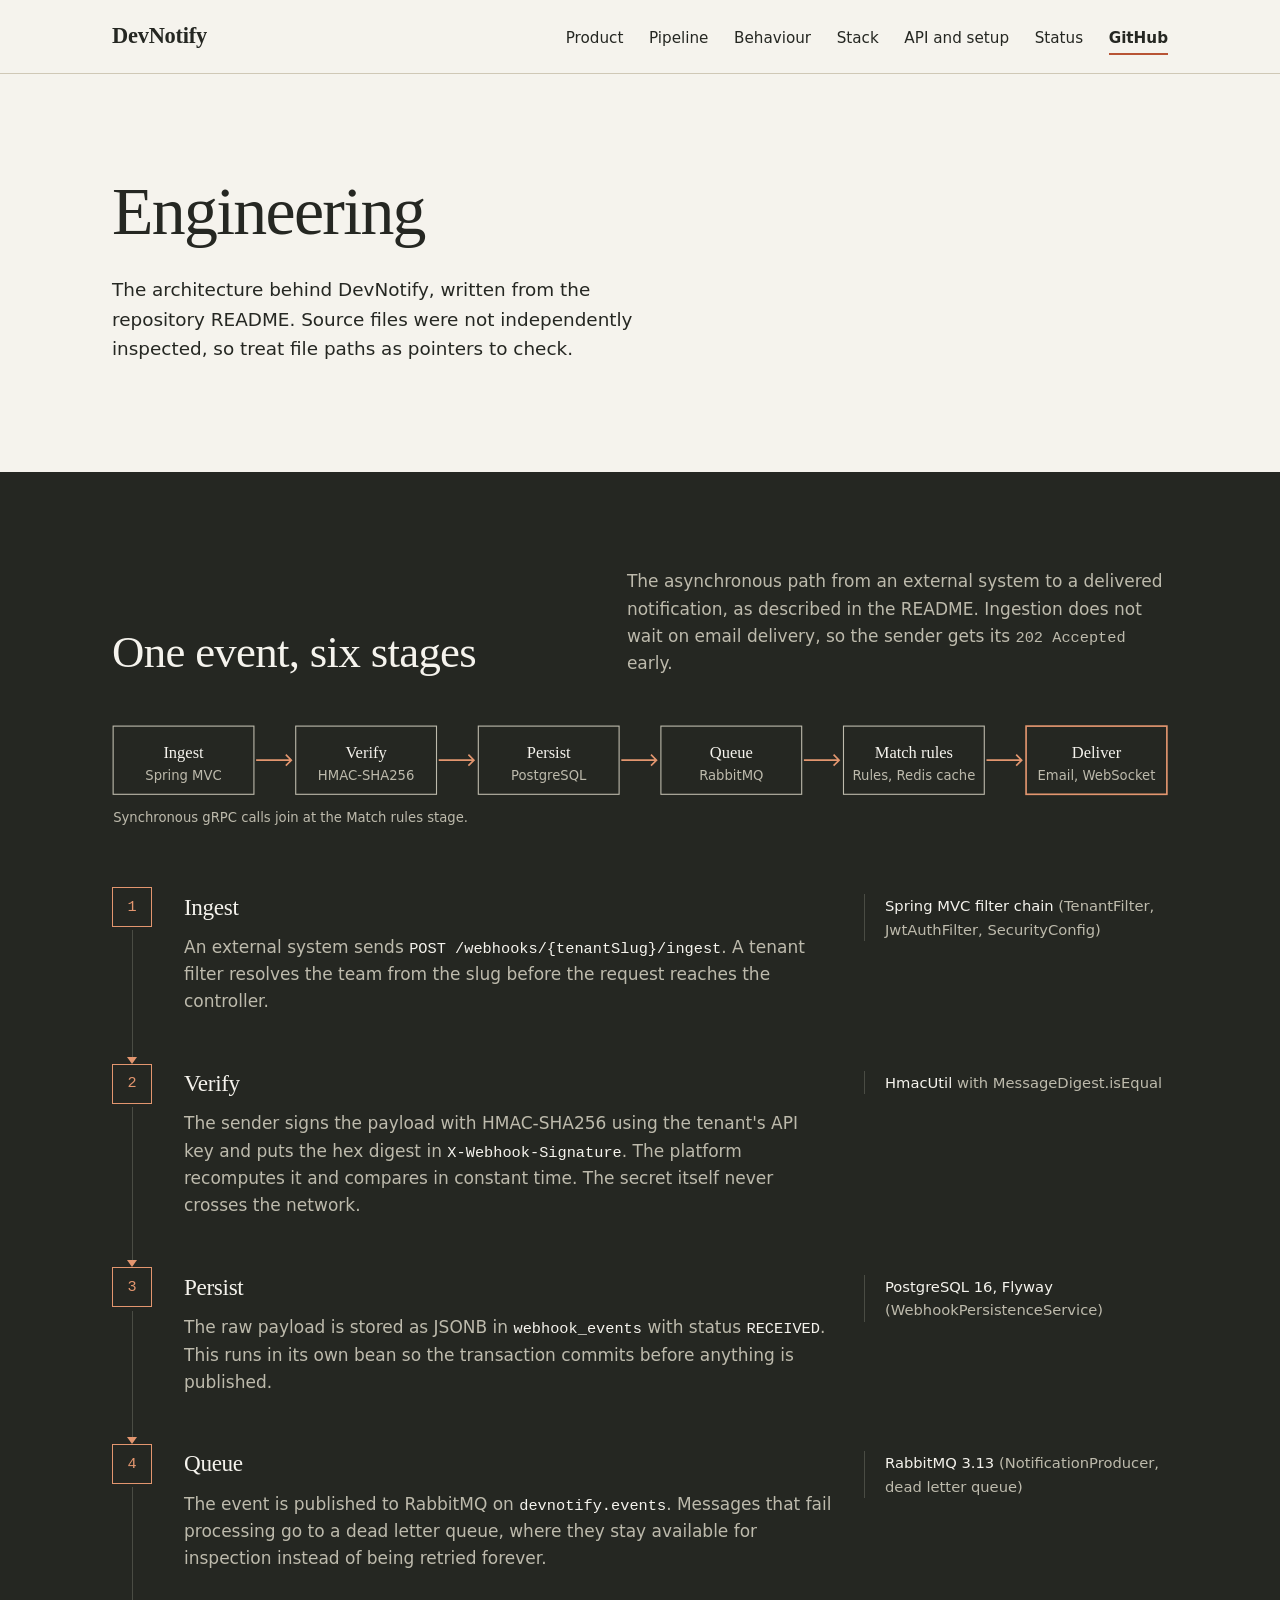
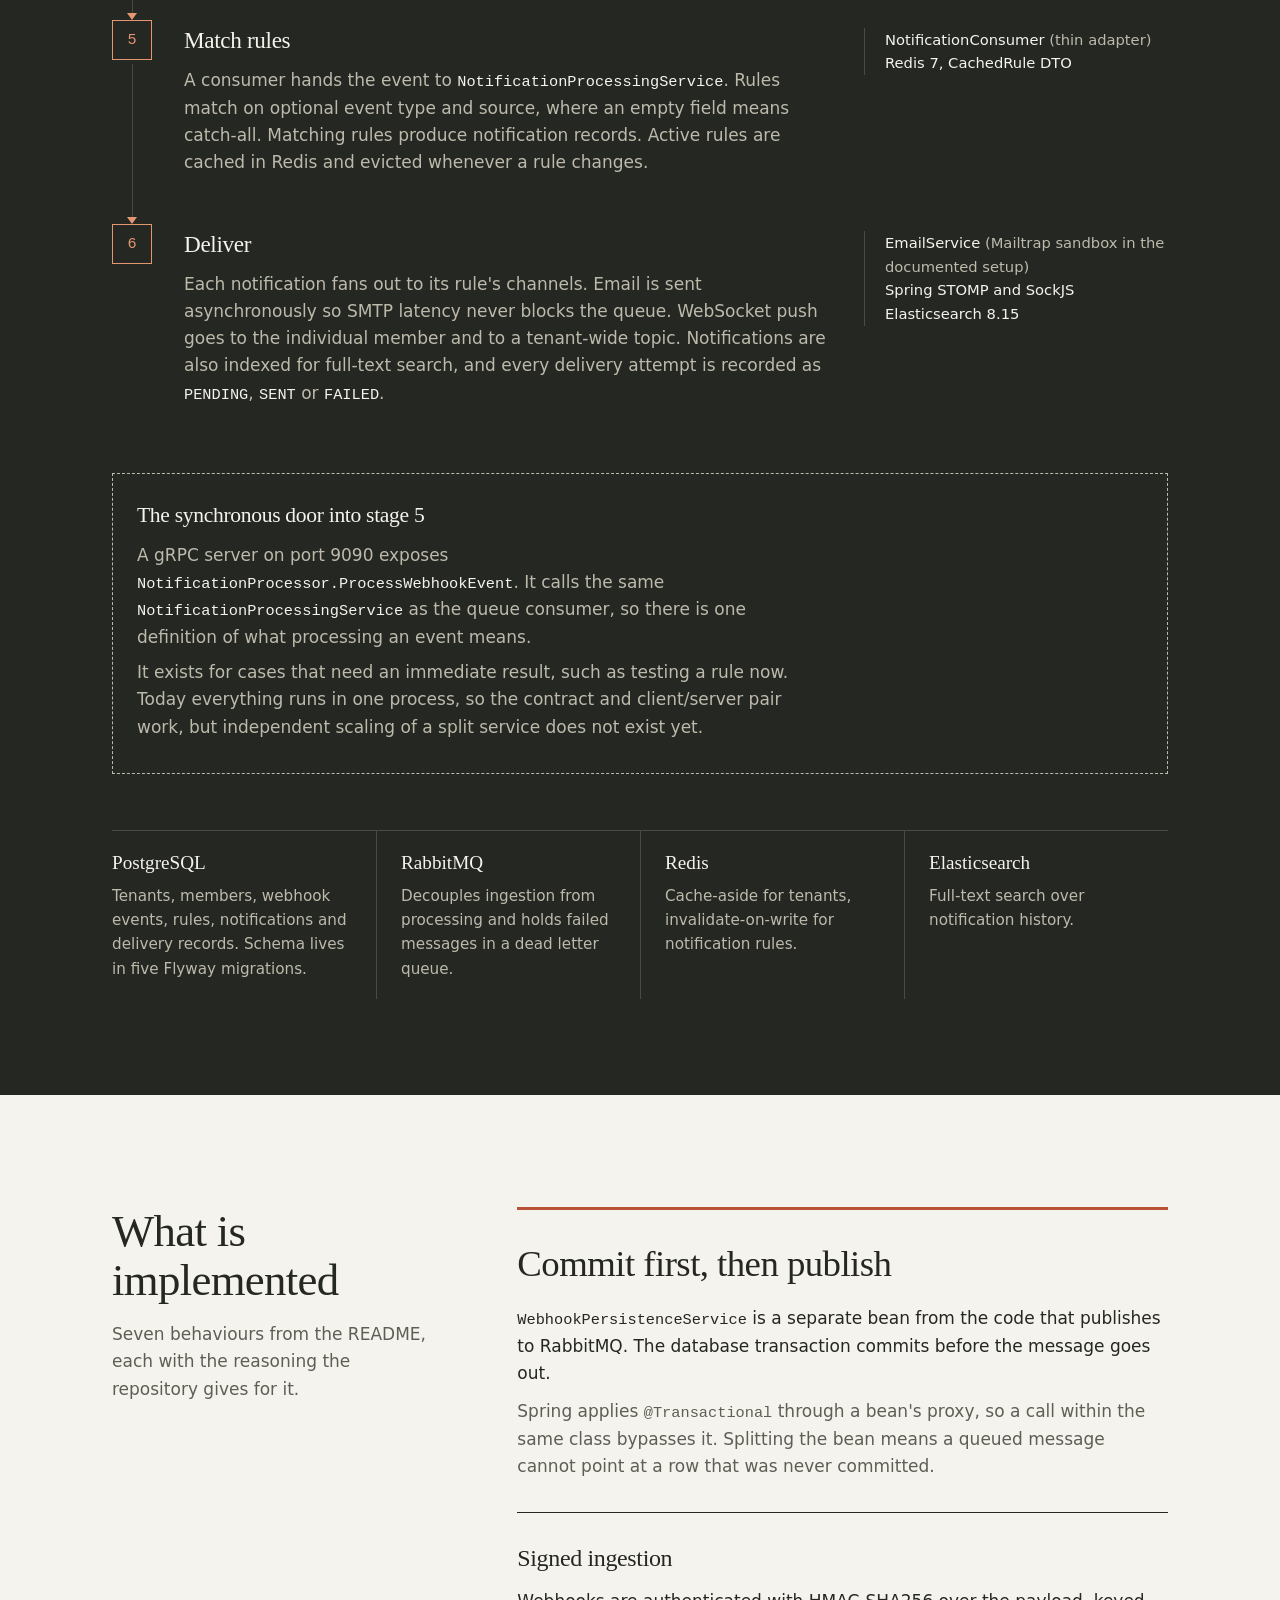
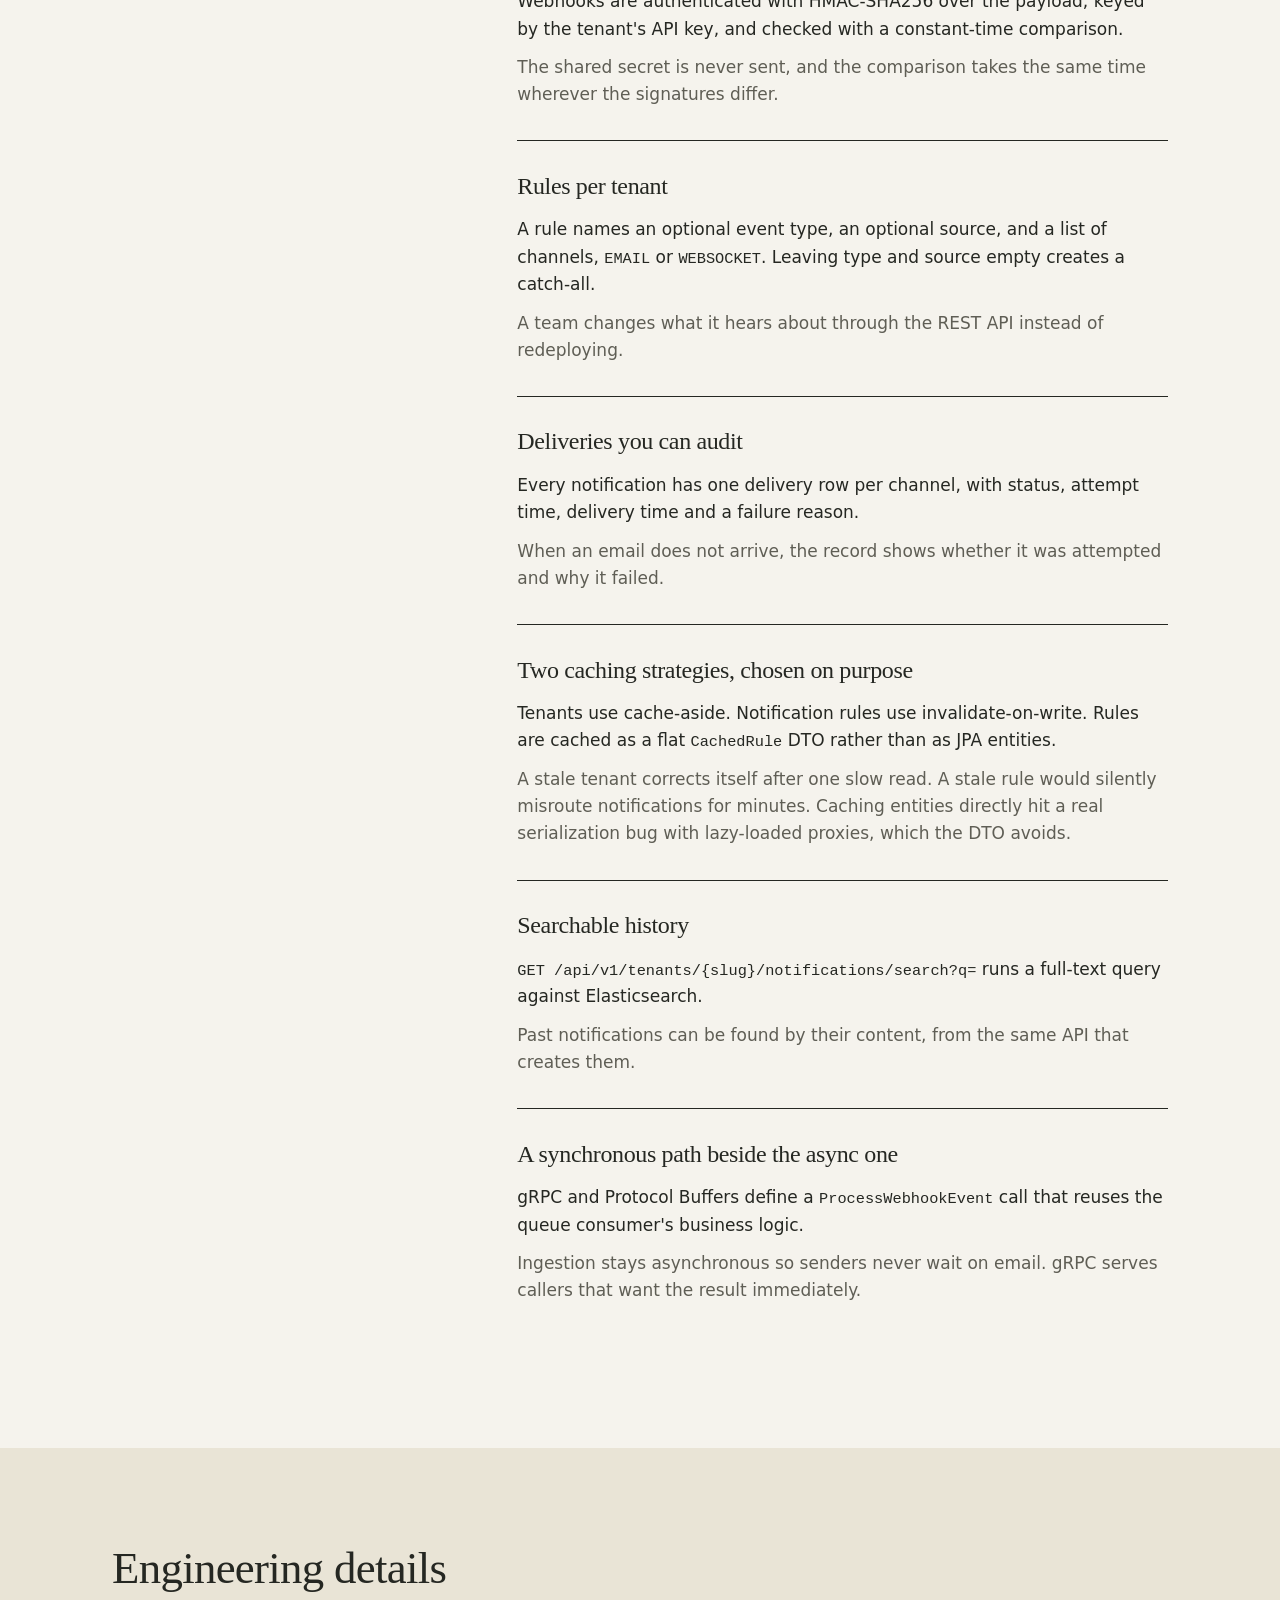
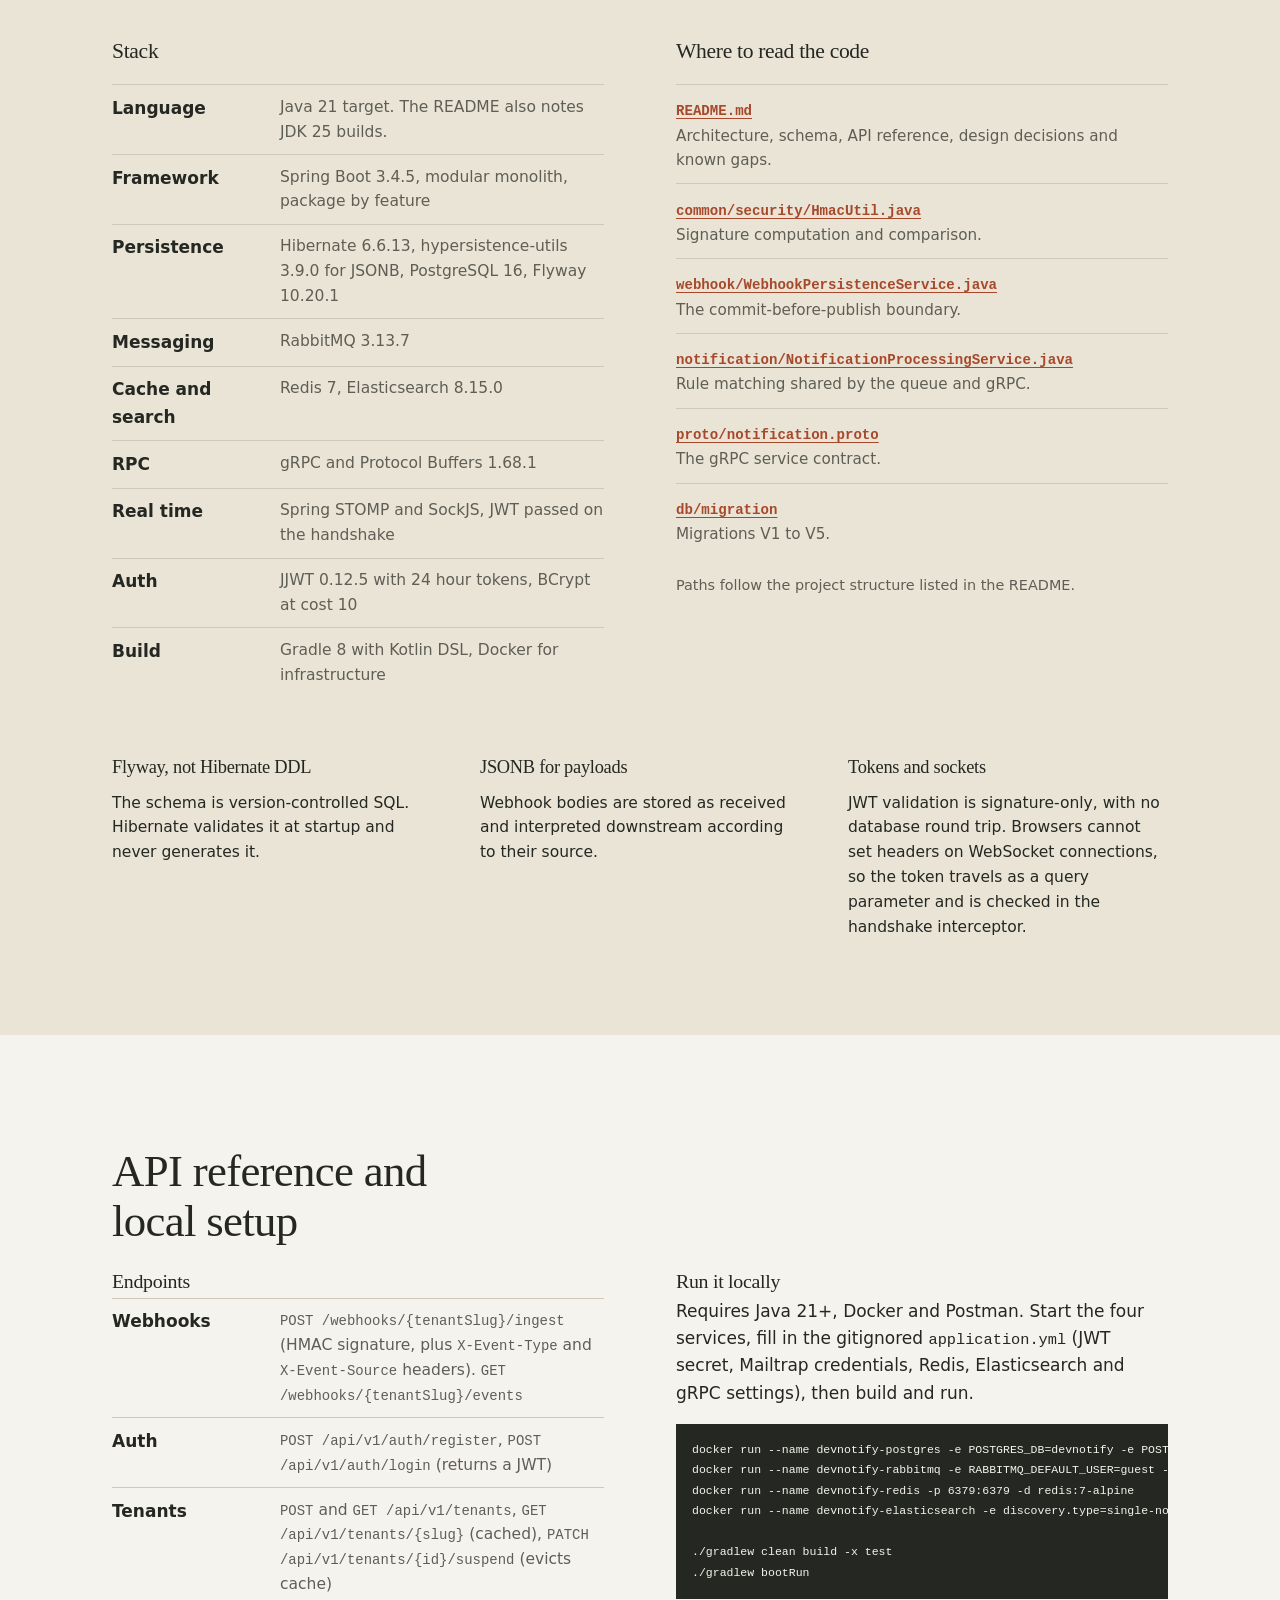
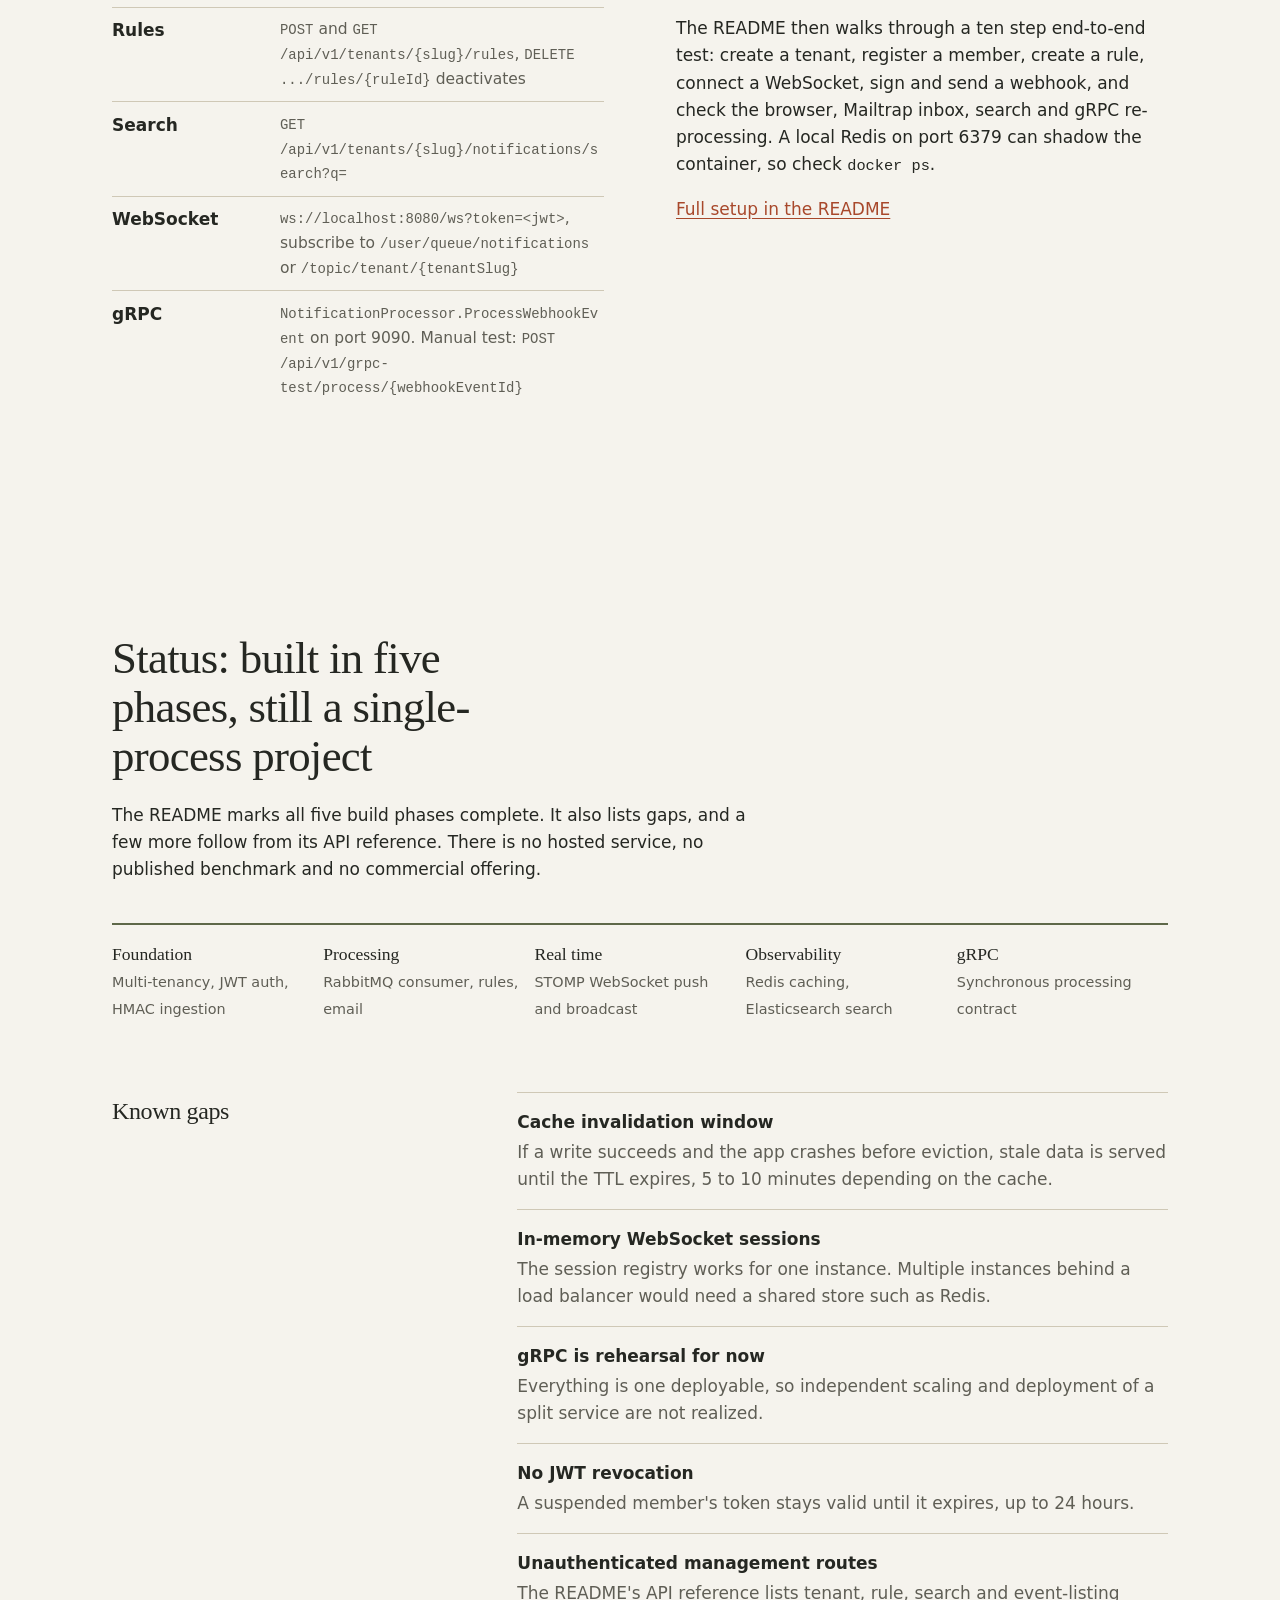
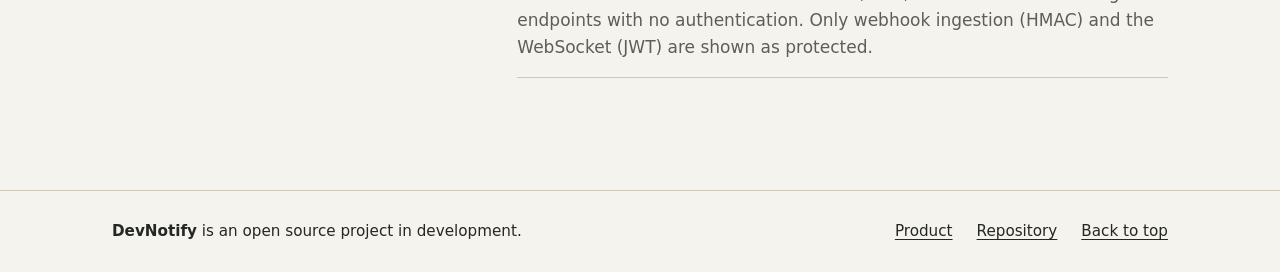
==== engineering.html @ 2d1280e8 "Update Landing page" ====
<!DOCTYPE html>
<html lang="en">
<head>
<meta charset="utf-8">
<meta name="viewport" content="width=device-width, initial-scale=1">
<title>DevNotify engineering: architecture, API and known limitations</title>
<meta name="description" content="How DevNotify is built: the event pipeline stage by stage, implemented behaviour, stack versions, API reference, local setup and known gaps.">
<meta name="theme-color" content="#F5F3ED">
<link rel="canonical" href="https://devnotify.tech/engineering.html">
<link rel="icon" href="favicon.svg" type="image/svg+xml">
<meta property="og:type" content="website">
<meta property="og:title" content="DevNotify engineering">
<meta property="og:description" content="Architecture, API reference, local setup and known gaps of the DevNotify backend.">
<meta property="og:url" content="https://devnotify.tech/engineering.html">
<meta name="twitter:card" content="summary">
<link rel="stylesheet" href="styles.css">
</head>
<body>
<a class="skip" href="#main">Skip to content</a>
<header class="site-header" id="top"><div class="wrap">
  <a class="wordmark" href="index.html">DevNotify</a>
  <nav class="site-nav" aria-label="Primary">
    <a href="index.html">Product</a><a href="#pipeline">Pipeline</a><a href="#features">Behaviour</a><a href="#engineering">Stack</a><a href="#api">API and setup</a><a href="#status">Status</a>
    <a class="repo" href="https://github.com/Ashutosh-Chaturvedi/developer-notification-platform">GitHub</a>
  </nav>
</div></header>
<main id="main">
<section class="hero"><div class="wrap"><div>
  <h1>Engineering</h1>
  <p class="lede">The architecture behind DevNotify, written from the repository README. Source files were not independently inspected, so treat file paths as pointers to check.</p>
</div></div></section>
<section class="pipeline dark" id="pipeline" aria-labelledby="pipeline-title">
  <div class="wrap">
    <div class="sec-head">
      <h2 id="pipeline-title">One event, six stages</h2>
      <p>The asynchronous path from an external system to a delivered notification, as described in the README. Ingestion does not wait on email delivery, so the sender gets its <code>202 Accepted</code> early.</p>
    </div>

    <div class="overview" aria-hidden="true">
      <svg viewBox="0 0 960 96" xmlns="http://www.w3.org/2000/svg" focusable="false">
        <g>
          <rect class="box" x="1" y="1" width="128" height="62"/><text class="name" x="65" y="30" text-anchor="middle">Ingest</text><text class="tech" x="65" y="50" text-anchor="middle">Spring MVC</text>
          <rect class="box" x="167" y="1" width="128" height="62"/><text class="name" x="231" y="30" text-anchor="middle">Verify</text><text class="tech" x="231" y="50" text-anchor="middle">HMAC-SHA256</text>
          <rect class="box" x="333" y="1" width="128" height="62"/><text class="name" x="397" y="30" text-anchor="middle">Persist</text><text class="tech" x="397" y="50" text-anchor="middle">PostgreSQL</text>
          <rect class="box" x="499" y="1" width="128" height="62"/><text class="name" x="563" y="30" text-anchor="middle">Queue</text><text class="tech" x="563" y="50" text-anchor="middle">RabbitMQ</text>
          <rect class="box" x="665" y="1" width="128" height="62"/><text class="name" x="729" y="30" text-anchor="middle">Match rules</text><text class="tech" x="729" y="50" text-anchor="middle">Rules, Redis cache</text>
          <rect class="box last" x="831" y="1" width="128" height="62"/><text class="name" x="895" y="30" text-anchor="middle">Deliver</text><text class="tech" x="895" y="50" text-anchor="middle">Email, WebSocket</text>
        </g>
        <g class="arrow">
          <path d="M131 32h32M158 27l5 5-5 5"/><path d="M297 32h32M324 27l5 5-5 5"/><path d="M463 32h32M490 27l5 5-5 5"/><path d="M629 32h32M656 27l5 5-5 5"/><path d="M795 32h32M822 27l5 5-5 5"/>
        </g>
        <text class="tech" x="1" y="88">Synchronous gRPC calls join at the Match rules stage.</text>
      </svg>
    </div>

    <ol class="rail">
      <li>
        <span class="rail-n" aria-hidden="true">1</span>
        <div class="body">
          <h3>Ingest</h3>
          <p>An external system sends <code>POST /webhooks/{tenantSlug}/ingest</code>. A tenant filter resolves the team from the slug before the request reaches the controller.</p>
        </div>
        <p class="tech">Spring MVC filter chain <span>(TenantFilter, JwtAuthFilter, SecurityConfig)</span></p>
      </li>
      <li>
        <span class="rail-n" aria-hidden="true">2</span>
        <div class="body">
          <h3>Verify</h3>
          <p>The sender signs the payload with HMAC-SHA256 using the tenant's API key and puts the hex digest in <code>X-Webhook-Signature</code>. The platform recomputes it and compares in constant time. The secret itself never crosses the network.</p>
        </div>
        <p class="tech">HmacUtil <span>with MessageDigest.isEqual</span></p>
      </li>
      <li>
        <span class="rail-n" aria-hidden="true">3</span>
        <div class="body">
          <h3>Persist</h3>
          <p>The raw payload is stored as JSONB in <code>webhook_events</code> with status <code>RECEIVED</code>. This runs in its own bean so the transaction commits before anything is published.</p>
        </div>
        <p class="tech">PostgreSQL 16, Flyway <span>(WebhookPersistenceService)</span></p>
      </li>
      <li>
        <span class="rail-n" aria-hidden="true">4</span>
        <div class="body">
          <h3>Queue</h3>
          <p>The event is published to RabbitMQ on <code>devnotify.events</code>. Messages that fail processing go to a dead letter queue, where they stay available for inspection instead of being retried forever.</p>
        </div>
        <p class="tech">RabbitMQ 3.13 <span>(NotificationProducer, dead letter queue)</span></p>
      </li>
      <li>
        <span class="rail-n" aria-hidden="true">5</span>
        <div class="body">
          <h3>Match rules</h3>
          <p>A consumer hands the event to <code>NotificationProcessingService</code>. Rules match on optional event type and source, where an empty field means catch-all. Matching rules produce notification records. Active rules are cached in Redis and evicted whenever a rule changes.</p>
        </div>
        <p class="tech">NotificationConsumer <span>(thin adapter)</span><br>Redis 7, CachedRule DTO</p>
      </li>
      <li>
        <span class="rail-n" aria-hidden="true">6</span>
        <div class="body">
          <h3>Deliver</h3>
          <p>Each notification fans out to its rule's channels. Email is sent asynchronously so SMTP latency never blocks the queue. WebSocket push goes to the individual member and to a tenant-wide topic. Notifications are also indexed for full-text search, and every delivery attempt is recorded as <code>PENDING</code>, <code>SENT</code> or <code>FAILED</code>.</p>
        </div>
        <p class="tech">EmailService <span>(Mailtrap sandbox in the documented setup)</span><br>Spring STOMP and SockJS<br>Elasticsearch 8.15</p>
      </li>
    </ol>

    <div class="sync">
      <h3>The synchronous door into stage 5</h3>
      <p>A gRPC server on port 9090 exposes <code>NotificationProcessor.ProcessWebhookEvent</code>. It calls the same <code>NotificationProcessingService</code> as the queue consumer, so there is one definition of what processing an event means.</p>
      <p>It exists for cases that need an immediate result, such as testing a rule now. Today everything runs in one process, so the contract and client/server pair work, but independent scaling of a split service does not exist yet.</p>
    </div>

    <dl class="stores">
      <div><dt>PostgreSQL</dt><dd>Tenants, members, webhook events, rules, notifications and delivery records. Schema lives in five Flyway migrations.</dd></div>
      <div><dt>RabbitMQ</dt><dd>Decouples ingestion from processing and holds failed messages in a dead letter queue.</dd></div>
      <div><dt>Redis</dt><dd>Cache-aside for tenants, invalidate-on-write for notification rules.</dd></div>
      <div><dt>Elasticsearch</dt><dd>Full-text search over notification history.</dd></div>
    </dl>
  </div>
</section><section class="features" id="features" aria-labelledby="features-title">
  <div class="wrap">
    <div class="intro">
      <h2 id="features-title">What is implemented</h2>
      <p>Seven behaviours from the README, each with the reasoning the repository gives for it.</p>
    </div>
    <div>
      <article class="feat major">
        <h3>Commit first, then publish</h3>
        <p><code>WebhookPersistenceService</code> is a separate bean from the code that publishes to RabbitMQ. The database transaction commits before the message goes out.</p>
        <p class="why">Spring applies <code>@Transactional</code> through a bean's proxy, so a call within the same class bypasses it. Splitting the bean means a queued message cannot point at a row that was never committed.</p>
      </article>
      <article class="feat">
        <h3>Signed ingestion</h3>
        <p>Webhooks are authenticated with HMAC-SHA256 over the payload, keyed by the tenant's API key, and checked with a constant-time comparison.</p>
        <p class="why">The shared secret is never sent, and the comparison takes the same time wherever the signatures differ.</p>
      </article>
      <article class="feat">
        <h3>Rules per tenant</h3>
        <p>A rule names an optional event type, an optional source, and a list of channels, <code>EMAIL</code> or <code>WEBSOCKET</code>. Leaving type and source empty creates a catch-all.</p>
        <p class="why">A team changes what it hears about through the REST API instead of redeploying.</p>
      </article>
      <article class="feat">
        <h3>Deliveries you can audit</h3>
        <p>Every notification has one delivery row per channel, with status, attempt time, delivery time and a failure reason.</p>
        <p class="why">When an email does not arrive, the record shows whether it was attempted and why it failed.</p>
      </article>
      <article class="feat">
        <h3>Two caching strategies, chosen on purpose</h3>
        <p>Tenants use cache-aside. Notification rules use invalidate-on-write. Rules are cached as a flat <code>CachedRule</code> DTO rather than as JPA entities.</p>
        <p class="why">A stale tenant corrects itself after one slow read. A stale rule would silently misroute notifications for minutes. Caching entities directly hit a real serialization bug with lazy-loaded proxies, which the DTO avoids.</p>
      </article>
      <article class="feat">
        <h3>Searchable history</h3>
        <p><code>GET /api/v1/tenants/{slug}/notifications/search?q=</code> runs a full-text query against Elasticsearch.</p>
        <p class="why">Past notifications can be found by their content, from the same API that creates them.</p>
      </article>
      <article class="feat">
        <h3>A synchronous path beside the async one</h3>
        <p>gRPC and Protocol Buffers define a <code>ProcessWebhookEvent</code> call that reuses the queue consumer's business logic.</p>
        <p class="why">Ingestion stays asynchronous so senders never wait on email. gRPC serves callers that want the result immediately.</p>
      </article>
    </div>
  </div>
</section><section class="eng" id="engineering" aria-labelledby="eng-title">
  <div class="wrap">
    <h2 id="eng-title">Engineering details</h2>
    <div class="eng-grid">
      <div>
        <h3>Stack</h3>
        <dl class="stack">
          <div><dt>Language</dt><dd>Java 21 target. The README also notes JDK 25 builds.</dd></div>
          <div><dt>Framework</dt><dd>Spring Boot 3.4.5, modular monolith, package by feature</dd></div>
          <div><dt>Persistence</dt><dd>Hibernate 6.6.13, hypersistence-utils 3.9.0 for JSONB, PostgreSQL 16, Flyway 10.20.1</dd></div>
          <div><dt>Messaging</dt><dd>RabbitMQ 3.13.7</dd></div>
          <div><dt>Cache and search</dt><dd>Redis 7, Elasticsearch 8.15.0</dd></div>
          <div><dt>RPC</dt><dd>gRPC and Protocol Buffers 1.68.1</dd></div>
          <div><dt>Real time</dt><dd>Spring STOMP and SockJS, JWT passed on the handshake</dd></div>
          <div><dt>Auth</dt><dd>JJWT 0.12.5 with 24 hour tokens, BCrypt at cost 10</dd></div>
          <div><dt>Build</dt><dd>Gradle 8 with Kotlin DSL, Docker for infrastructure</dd></div>
        </dl>
      </div>
      <div>
        <h3>Where to read the code</h3>
        <ul class="files">
          <li><a href="https://github.com/Ashutosh-Chaturvedi/developer-notification-platform/blob/main/README.md">README.md</a><span>Architecture, schema, API reference, design decisions and known gaps.</span></li>
          <li><a href="https://github.com/Ashutosh-Chaturvedi/developer-notification-platform/blob/main/src/main/java/com/devnotify/platform/common/security/HmacUtil.java">common/security/HmacUtil.java</a><span>Signature computation and comparison.</span></li>
          <li><a href="https://github.com/Ashutosh-Chaturvedi/developer-notification-platform/blob/main/src/main/java/com/devnotify/platform/webhook/WebhookPersistenceService.java">webhook/WebhookPersistenceService.java</a><span>The commit-before-publish boundary.</span></li>
          <li><a href="https://github.com/Ashutosh-Chaturvedi/developer-notification-platform/blob/main/src/main/java/com/devnotify/platform/notification/NotificationProcessingService.java">notification/NotificationProcessingService.java</a><span>Rule matching shared by the queue and gRPC.</span></li>
          <li><a href="https://github.com/Ashutosh-Chaturvedi/developer-notification-platform/blob/main/src/main/proto/notification.proto">proto/notification.proto</a><span>The gRPC service contract.</span></li>
          <li><a href="https://github.com/Ashutosh-Chaturvedi/developer-notification-platform/tree/main/src/main/resources/db/migration">db/migration</a><span>Migrations V1 to V5.</span></li>
        </ul>
        <p class="files-note">Paths follow the project structure listed in the README.</p>
      </div>
    </div>

    <div class="decisions">
      <div><h3>Flyway, not Hibernate DDL</h3><p>The schema is version-controlled SQL. Hibernate validates it at startup and never generates it.</p></div>
      <div><h3>JSONB for payloads</h3><p>Webhook bodies are stored as received and interpreted downstream according to their source.</p></div>
      <div><h3>Tokens and sockets</h3><p>JWT validation is signature-only, with no database round trip. Browsers cannot set headers on WebSocket connections, so the token travels as a query parameter and is checked in the handshake interceptor.</p></div>
    </div>
  </div>
</section><section class="status" id="api" aria-labelledby="api-title"><div class="wrap">
<h2 id="api-title">API reference and local setup</h2>
<div class="eng-grid">
<div><h3>Endpoints</h3><dl class="stack">
<div><dt>Webhooks</dt><dd><code>POST /webhooks/{tenantSlug}/ingest</code> (HMAC signature, plus <code>X-Event-Type</code> and <code>X-Event-Source</code> headers). <code>GET /webhooks/{tenantSlug}/events</code></dd></div>
<div><dt>Auth</dt><dd><code>POST /api/v1/auth/register</code>, <code>POST /api/v1/auth/login</code> (returns a JWT)</dd></div>
<div><dt>Tenants</dt><dd><code>POST</code> and <code>GET /api/v1/tenants</code>, <code>GET /api/v1/tenants/{slug}</code> (cached), <code>PATCH /api/v1/tenants/{id}/suspend</code> (evicts cache)</dd></div>
<div><dt>Rules</dt><dd><code>POST</code> and <code>GET /api/v1/tenants/{slug}/rules</code>, <code>DELETE .../rules/{ruleId}</code> deactivates</dd></div>
<div><dt>Search</dt><dd><code>GET /api/v1/tenants/{slug}/notifications/search?q=</code></dd></div>
<div><dt>WebSocket</dt><dd><code>ws://localhost:8080/ws?token=&lt;jwt&gt;</code>, subscribe to <code>/user/queue/notifications</code> or <code>/topic/tenant/{tenantSlug}</code></dd></div>
<div><dt>gRPC</dt><dd><code>NotificationProcessor.ProcessWebhookEvent</code> on port 9090. Manual test: <code>POST /api/v1/grpc-test/process/{webhookEventId}</code></dd></div>
</dl></div>
<div><h3>Run it locally</h3>
<p>Requires Java 21+, Docker and Postman. Start the four services, fill in the gitignored <code>application.yml</code> (JWT secret, Mailtrap credentials, Redis, Elasticsearch and gRPC settings), then build and run.</p>
<pre class="setup"><code>docker run --name devnotify-postgres -e POSTGRES_DB=devnotify -e POSTGRES_USER=devnotify -e POSTGRES_PASSWORD=devnotify -p 5432:5432 -d postgres:16
docker run --name devnotify-rabbitmq -e RABBITMQ_DEFAULT_USER=guest -e RABBITMQ_DEFAULT_PASS=guest -p 5672:5672 -p 15672:15672 -d rabbitmq:3-management
docker run --name devnotify-redis -p 6379:6379 -d redis:7-alpine
docker run --name devnotify-elasticsearch -e discovery.type=single-node -e xpack.security.enabled=false -p 9200:9200 -d docker.elastic.co/elasticsearch/elasticsearch:8.15.0

./gradlew clean build -x test
./gradlew bootRun</code></pre>
<p>The README then walks through a ten step end-to-end test: create a tenant, register a member, create a rule, connect a WebSocket, sign and send a webhook, and check the browser, Mailtrap inbox, search and gRPC re-processing. A local Redis on port 6379 can shadow the container, so check <code>docker ps</code>.</p>
<p><a href="https://github.com/Ashutosh-Chaturvedi/developer-notification-platform#readme">Full setup in the README</a></p></div>
</div></div></section>
<section class="status" id="status" aria-labelledby="status-title">
  <div class="wrap">
    <h2 id="status-title">Status: built in five phases, still a single-process project</h2>
    <p class="lead">The README marks all five build phases complete. It also lists gaps, and a few more follow from its API reference. There is no hosted service, no published benchmark and no commercial offering.</p>

    <ol class="phases">
      <li><strong>Foundation</strong><span>Multi-tenancy, JWT auth, HMAC ingestion</span></li>
      <li><strong>Processing</strong><span>RabbitMQ consumer, rules, email</span></li>
      <li><strong>Real time</strong><span>STOMP WebSocket push and broadcast</span></li>
      <li><strong>Observability</strong><span>Redis caching, Elasticsearch search</span></li>
      <li><strong>gRPC</strong><span>Synchronous processing contract</span></li>
    </ol>

    <div class="gaps-grid">
      <h3>Known gaps</h3>
      <ul class="gaps">
        <li><strong>Cache invalidation window</strong><span>If a write succeeds and the app crashes before eviction, stale data is served until the TTL expires, 5 to 10 minutes depending on the cache.</span></li>
        <li><strong>In-memory WebSocket sessions</strong><span>The session registry works for one instance. Multiple instances behind a load balancer would need a shared store such as Redis.</span></li>
        <li><strong>gRPC is rehearsal for now</strong><span>Everything is one deployable, so independent scaling and deployment of a split service are not realized.</span></li>
        <li><strong>No JWT revocation</strong><span>A suspended member's token stays valid until it expires, up to 24 hours.</span></li>
        <li><strong>Unauthenticated management routes</strong><span>The README's API reference lists tenant, rule, search and event-listing endpoints with no authentication. Only webhook ingestion (HMAC) and the WebSocket (JWT) are shown as protected.</span></li>
      </ul>
    </div>

    </div>
</section></main>
<footer class="site-footer"><div class="wrap">
<p><strong>DevNotify</strong> is an open source project in development.</p>
<nav aria-label="Footer"><a href="index.html">Product</a><a href="https://github.com/Ashutosh-Chaturvedi/developer-notification-platform">Repository</a><a href="#top">Back to top</a></nav>
</div></footer>
</body></html>
---- styles.css ----
:root{
  --bg:#F5F3ED; --ink:#252722; --muted:#5F5E55;
  --rust:#A8482B; --rust-fill:#B85435; --rust-light:#E3966F;
  --sand:#E9E4D6; --line:#CFC8B6; --sage:#5E6849;
  --dark-line:#4A4C44; --dark-muted:#BDBAAC;
  --serif:"Iowan Old Style","Palatino Linotype","Book Antiqua",Palatino,Georgia,serif;
  --sans:system-ui,-apple-system,"Segoe UI",Roboto,Helvetica,Arial,sans-serif;
  --mono:ui-monospace,SFMono-Regular,Menlo,Consolas,"Liberation Mono",monospace;
  --max:72rem; --gut:clamp(1.25rem,4vw,3rem);
}
*,*::before,*::after{box-sizing:border-box}
html{-webkit-text-size-adjust:100%}
@media (prefers-reduced-motion:no-preference){html{scroll-behavior:smooth}}
body{margin:0;background:var(--bg);color:var(--ink);font-family:var(--sans);font-size:1.0625rem;line-height:1.6}
img,svg{max-width:100%}
a{color:var(--rust);text-underline-offset:.2em}
a:hover{color:var(--ink)}
:focus-visible{outline:3px solid var(--rust);outline-offset:3px}
.dark :focus-visible{outline-color:var(--rust-light)}
code,pre,.mono{font-family:var(--mono)}
code{font-size:.9em;overflow-wrap:anywhere}
h1,h2,h3{font-family:var(--serif);font-weight:500;letter-spacing:-.015em;margin:0}
p{margin:0 0 1em;max-width:62ch}
section[id]{scroll-margin-top:1rem}
.wrap{max-width:var(--max);margin-inline:auto;padding-inline:var(--gut)}
.skip{position:absolute;left:-999px;top:0;background:var(--ink);color:var(--bg);padding:.6rem 1rem;z-index:10}
.skip:focus{left:0}

/* header */
.site-header{border-bottom:1px solid var(--line)}
.site-header .wrap{display:flex;flex-wrap:wrap;align-items:baseline;justify-content:space-between;gap:.5rem 2rem;padding-block:1.1rem}
.wordmark{font-family:var(--serif);font-size:1.4rem;font-weight:600;color:var(--ink);text-decoration:none;letter-spacing:-.01em}
.site-nav{display:flex;flex-wrap:wrap;gap:.4rem 1.6rem;font-size:.95rem}
.site-nav a{color:var(--ink);text-decoration:none;padding-block:.2rem}
.site-nav a:hover{text-decoration:underline;text-decoration-color:var(--rust);text-underline-offset:.3em}
.site-nav a.repo{border-bottom:2px solid var(--rust-fill);font-weight:600}

/* hero */
.hero{padding-block:clamp(3rem,8vw,6.5rem) clamp(3rem,6vw,5rem)}
.hero .wrap{display:grid;grid-template-columns:minmax(0,1fr);gap:3rem}
@media (min-width:60rem){.hero .wrap{grid-template-columns:7fr 5fr;gap:4.5rem;align-items:end}}
.hero h1{font-size:clamp(2.35rem,5.3vw,4.3rem);line-height:1.05;letter-spacing:-.025em;max-width:15ch;margin-bottom:1.75rem}
.lede{font-size:1.15rem;max-width:36rem;margin-bottom:2rem}
.actions{display:flex;flex-wrap:wrap;align-items:center;gap:1rem 1.75rem;margin-bottom:1.5rem}
.btn{display:inline-block;background:var(--rust);color:var(--bg);padding:.8rem 1.3rem;border-radius:2px;font-weight:600;text-decoration:none}
.btn:hover{background:var(--ink);color:var(--bg)}
.textlink{color:var(--ink);font-weight:600;text-decoration-color:var(--rust-fill);text-decoration-thickness:2px}
.hero-note{font-size:.95rem;color:var(--muted);margin:0}
.contract{border:1px solid var(--ink);background:var(--sand)}
.contract-head{display:flex;justify-content:space-between;gap:1rem;padding:.6rem .9rem;border-bottom:1px solid var(--ink);font-size:.9rem;font-weight:600}
.contract-head span:last-child{font-weight:400;color:var(--muted)}
.contract pre{margin:0;padding:1rem .9rem;overflow-x:auto;font-size:.84rem;line-height:1.7}
.contract .k{color:var(--rust)}
.contract-cap{padding:.7rem .9rem;border-top:1px solid var(--line);font-size:.88rem;color:var(--muted);margin:0;max-width:none}
.states{display:grid;grid-template-columns:repeat(4,1fr);border-top:1px solid var(--ink);margin:0;padding:0;list-style:none;font-family:var(--mono);font-size:.72rem}
.states li{padding:.55rem .5rem;border-left:1px solid var(--line);overflow-wrap:anywhere}
.states li:first-child{border-left:0}
.states-label{padding:.55rem .9rem 0;margin:0;font-size:.88rem;color:var(--muted);max-width:none}

/* pipeline */
.dark{background:var(--ink);color:var(--bg)}
.dark a{color:var(--rust-light)}
.dark a:hover{color:var(--bg)}
.pipeline{padding-block:clamp(3.5rem,8vw,6rem)}
.sec-head{display:grid;grid-template-columns:minmax(0,1fr);gap:1rem 4rem;margin-bottom:3rem}
@media (min-width:60rem){.sec-head{grid-template-columns:5fr 6fr;align-items:end}}
.sec-head h2{font-size:clamp(1.9rem,3.6vw,2.8rem);line-height:1.1}
.sec-head p{margin:0;color:var(--dark-muted)}
.overview{display:none;margin-bottom:3.5rem}
@media (min-width:48rem){.overview{display:block}}
.overview svg{display:block;width:100%;height:auto;color:var(--bg)}
.overview .box{fill:none;stroke:var(--dark-muted);stroke-width:1}
.overview .box.last{stroke:var(--rust-light);stroke-width:1.5}
.overview .name{fill:var(--bg);font:500 15px var(--serif)}
.overview .tech{fill:var(--dark-muted);font:12px var(--sans)}
.overview .arrow{stroke:var(--rust-light);stroke-width:1.5;fill:none}
.rail{list-style:none;margin:0;padding:0}
.rail>li{position:relative;display:grid;grid-template-columns:2.5rem minmax(0,1fr);column-gap:1.25rem;padding-bottom:2.4rem}
.rail>li:last-child{padding-bottom:0}
.rail>li:not(:last-child)::before{content:"";position:absolute;left:1.25rem;top:2.7rem;bottom:.3rem;width:1px;background:var(--dark-line)}
.rail>li:not(:last-child)::after{content:"";position:absolute;left:calc(1.25rem - 5px);bottom:0;border:5px solid transparent;border-top:7px solid var(--rust-light);border-bottom:0}
.rail-n{grid-row:1/3;display:flex;align-items:center;justify-content:center;width:2.5rem;height:2.5rem;border:1px solid var(--rust-light);color:var(--rust-light);font-family:var(--mono);font-size:.95rem}
.rail h3{font-size:1.45rem;margin:.1rem 0 .5rem}
.rail p{color:var(--dark-muted);margin-bottom:.6rem}
.rail p code{color:var(--bg)}
.rail .tech{margin:0;font-size:.92rem;color:var(--bg);max-width:none}
.rail .tech span{color:var(--dark-muted)}
@media (min-width:60rem){
  .rail>li{grid-template-columns:2.5rem minmax(0,1fr) 19rem;column-gap:2rem}
  .rail-n{grid-row:1/2}
  .rail .tech{grid-column:3;grid-row:1/2;border-left:1px solid var(--dark-line);padding-left:1.25rem;align-self:start;margin-top:.45rem}
  .rail .body{grid-column:2}
}
.sync{margin-top:3.5rem;border:1px dashed var(--dark-muted);padding:1.5rem}
.sync h3{font-size:1.35rem;margin-bottom:.6rem}
.sync p{color:var(--dark-muted);margin-bottom:.5rem}
.sync p code{color:var(--bg)}
.stores{margin:3.5rem 0 0;display:grid;gap:0;grid-template-columns:1fr;border-top:1px solid var(--dark-line)}
@media (min-width:40rem){.stores{grid-template-columns:repeat(2,1fr)}}
@media (min-width:64rem){.stores{grid-template-columns:repeat(4,1fr)}}
.stores div{padding:1.1rem 1.25rem 1.1rem 0;border-bottom:1px solid var(--dark-line)}
@media (min-width:64rem){.stores div{border-bottom:0;padding-right:1.5rem}.stores div+div{padding-left:1.5rem;border-left:1px solid var(--dark-line)}}
.stores dt{font-family:var(--serif);font-size:1.2rem;margin-bottom:.3rem}
.stores dd{margin:0;color:var(--dark-muted);font-size:.95rem}

/* features */
.features{padding-block:clamp(4rem,9vw,7rem)}
.features .wrap{display:grid;grid-template-columns:minmax(0,1fr);gap:2.5rem}
@media (min-width:60rem){.features .wrap{grid-template-columns:4fr 8fr;gap:5rem}.features .intro{position:sticky;top:2rem;align-self:start}}
.features h2{font-size:clamp(1.9rem,3.6vw,2.8rem);line-height:1.1;margin-bottom:1rem}
.features .intro p{color:var(--muted)}
.feat{border-top:1px solid var(--ink);padding-block:1.6rem 2rem}
.feat h3{font-size:1.5rem;margin-bottom:.7rem}
.feat p{margin-bottom:.7rem}
.feat p.why{color:var(--muted);margin-bottom:0}
.feat.major h3{font-size:clamp(1.8rem,3vw,2.3rem)}
.feat.major{border-top-width:3px;border-top-color:var(--rust-fill)}

/* engineering */
.eng{background:var(--sand);padding-block:clamp(3.5rem,8vw,6rem)}
.eng h2{font-size:clamp(1.9rem,3.6vw,2.8rem);line-height:1.1;margin-bottom:2.5rem;max-width:20ch}
.eng-grid{display:grid;grid-template-columns:minmax(0,1fr);gap:3rem}
@media (min-width:60rem){.eng-grid{grid-template-columns:minmax(0,1fr) minmax(0,1fr);gap:4.5rem}}
.eng h3{font-size:1.35rem;margin-bottom:1rem}
.stack{margin:0}
.stack div{display:grid;grid-template-columns:minmax(7rem,9.5rem) 1fr;gap:1rem;padding-block:.6rem;border-top:1px solid var(--line)}
.stack dt{font-weight:600}
.stack dd{margin:0;color:var(--muted);font-size:.97rem}
.files{list-style:none;margin:0;padding:0}
.files li{padding-block:.7rem;border-top:1px solid var(--line)}
.files a{font-family:var(--mono);font-size:.88rem;font-weight:600;overflow-wrap:anywhere}
.files span{display:block;color:var(--muted);font-size:.95rem}
.files-note{font-size:.9rem;color:var(--muted);margin-top:1rem}
.decisions{margin-top:3.5rem;display:grid;grid-template-columns:minmax(0,1fr);gap:2rem}
@media (min-width:60rem){.decisions{grid-template-columns:1fr 1fr 1fr;gap:3rem}}
.decisions h3{font-size:1.15rem;margin-bottom:.5rem}
.decisions p{font-size:.97rem;margin:0}

/* status */
.status{padding-block:clamp(4rem,9vw,7rem)}
.status h2{font-size:clamp(1.9rem,3.6vw,2.8rem);line-height:1.1;margin-bottom:1.25rem;max-width:18ch}
.status .lead{max-width:40rem;margin-bottom:2.5rem}
.phases{list-style:none;margin:0 0 3.5rem;padding:0;display:grid;grid-template-columns:1fr}
@media (min-width:40rem){.phases{grid-template-columns:repeat(5,1fr)}}
.phases li{padding:.9rem 1rem .9rem 0;border-top:2px solid var(--sage)}
@media (min-width:40rem){.phases li{padding-right:1rem}}
.phases strong{display:block;font-family:var(--serif);font-weight:500;font-size:1.1rem}
.phases span{font-size:.9rem;color:var(--muted)}
.gaps-grid{display:grid;grid-template-columns:minmax(0,1fr);gap:2.5rem}
@media (min-width:60rem){.gaps-grid{grid-template-columns:4fr 8fr;gap:5rem}}
.gaps-grid h3{font-size:1.5rem}
.gaps{list-style:none;margin:0;padding:0}
.gaps li{padding-block:1rem;border-top:1px solid var(--line)}
.gaps li:last-child{border-bottom:1px solid var(--line)}
.gaps strong{display:block;margin-bottom:.15rem}
.gaps span{color:var(--muted)}
.close{margin-top:4.5rem;padding-top:2.5rem;border-top:3px solid var(--ink)}
.close p.big{font-family:var(--serif);font-size:clamp(1.6rem,3.2vw,2.4rem);line-height:1.2;letter-spacing:-.015em;max-width:28ch;margin-bottom:1.5rem}
.close p.small{color:var(--muted);font-size:.97rem}

/* footer */
.site-footer{border-top:1px solid var(--line);padding-block:1.75rem;font-size:.95rem}
.site-footer .wrap{display:flex;flex-wrap:wrap;gap:.75rem 2rem;justify-content:space-between;align-items:baseline}
.site-footer nav{display:flex;flex-wrap:wrap;gap:.4rem 1.5rem}
.site-footer a{color:var(--ink)}
.site-footer p{margin:0;max-width:none}

/* v2 product homepage */
.hero h1.long{max-width:17ch}
.ledger{margin:0;border:1px solid var(--ink);background:var(--sand)}
.ledger dl{margin:0}
.ledger dl div{display:grid;grid-template-columns:6.5rem 1fr;gap:1rem;padding:.9rem 1rem;border-top:1px solid var(--line)}
.ledger dl div:first-child{border-top:0}
.ledger dt{font-weight:600}
.ledger dd{margin:0}
.ledger dd span{display:block;color:var(--muted);font-size:.92rem}
.ledger figcaption{padding:.7rem 1rem;border-top:1px solid var(--ink);font-size:.88rem;color:var(--muted)}
.problem{padding-block:clamp(4rem,9vw,7rem)}
.problem .wrap,.who .wrap{display:grid;grid-template-columns:minmax(0,1fr);gap:2.5rem}
@media (min-width:60rem){.problem .wrap{grid-template-columns:5fr 7fr;gap:5rem}.who .wrap{grid-template-columns:4fr 8fr;gap:5rem}}
.problem h2,.who h2{font-size:clamp(1.9rem,3.6vw,2.8rem);line-height:1.1;margin-bottom:1rem}
.resp{margin:0}
.resp div{padding-block:1rem;border-top:1px solid var(--ink)}
.resp dt{font-family:var(--serif);font-size:1.3rem;margin-bottom:.2rem}
.resp dd{margin:0;color:var(--muted)}
.note{color:var(--muted);font-size:.95rem}
.dark .decisions{margin-top:0}
.dark .decisions p{color:var(--dark-muted)}
.dark .more{margin:2.5rem 0 0}
.who{padding-block:clamp(3rem,7vw,5rem);background:var(--sand)}
.who ul{list-style:none;margin:0;padding:0}
.who li{padding-block:1rem;border-top:1px solid var(--line)}
.who strong{display:block;font-family:var(--serif);font-weight:500;font-size:1.25rem}
.who li span{color:var(--muted)}
.craft{padding-block:clamp(3.5rem,8vw,5.5rem)}
.craft .wrap{display:grid;grid-template-columns:minmax(0,1fr);gap:1.5rem}
@media (min-width:60rem){.craft .wrap{grid-template-columns:5fr 7fr;gap:5rem}}
.craft h2{font-size:clamp(1.7rem,3.2vw,2.4rem);line-height:1.1}
.craft .stackline{font-family:var(--serif);font-size:1.25rem;line-height:1.5;margin-bottom:1rem}
.dir{margin:0 0 3rem;padding:0;list-style:none}
.dir li{padding-block:.8rem;border-top:1px solid var(--line)}
.setup{background:var(--ink);color:var(--bg);padding:1rem;overflow-x:auto;font-size:.8rem;line-height:1.6;margin:0 0 1rem}
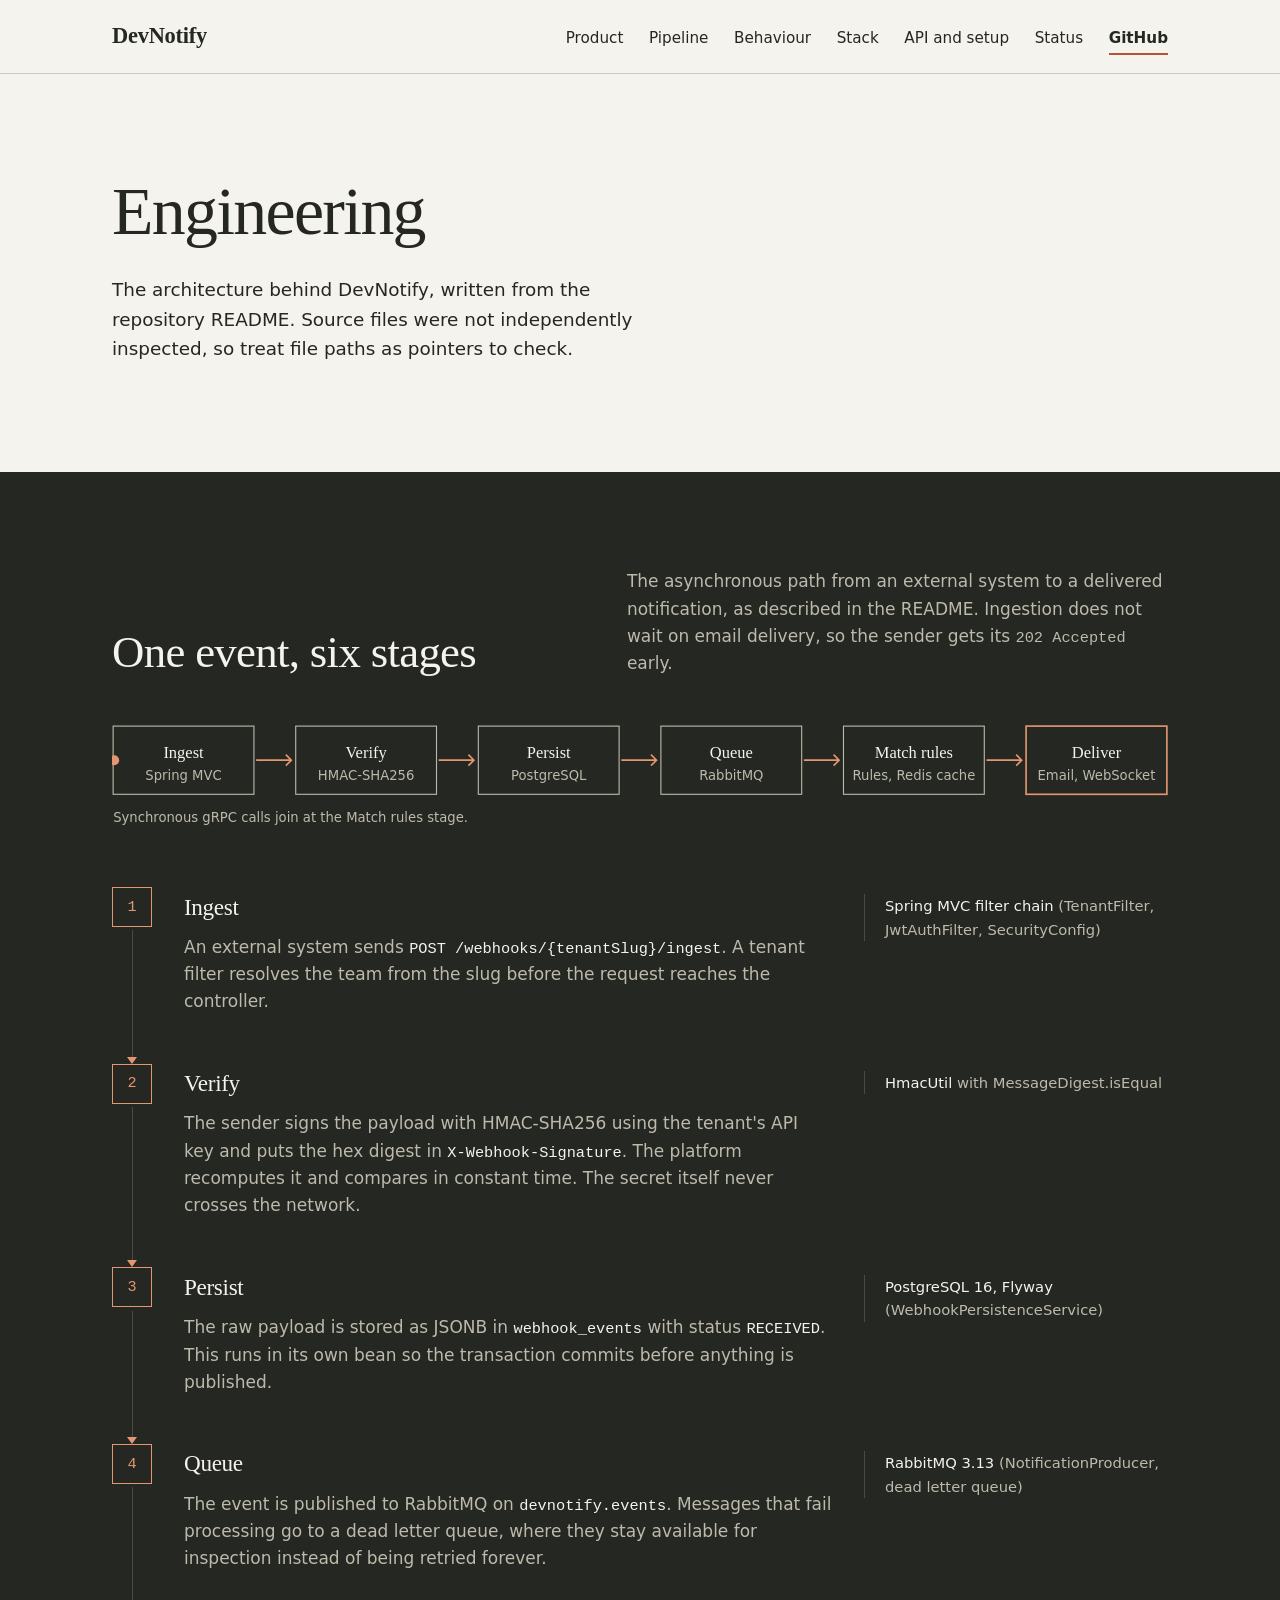
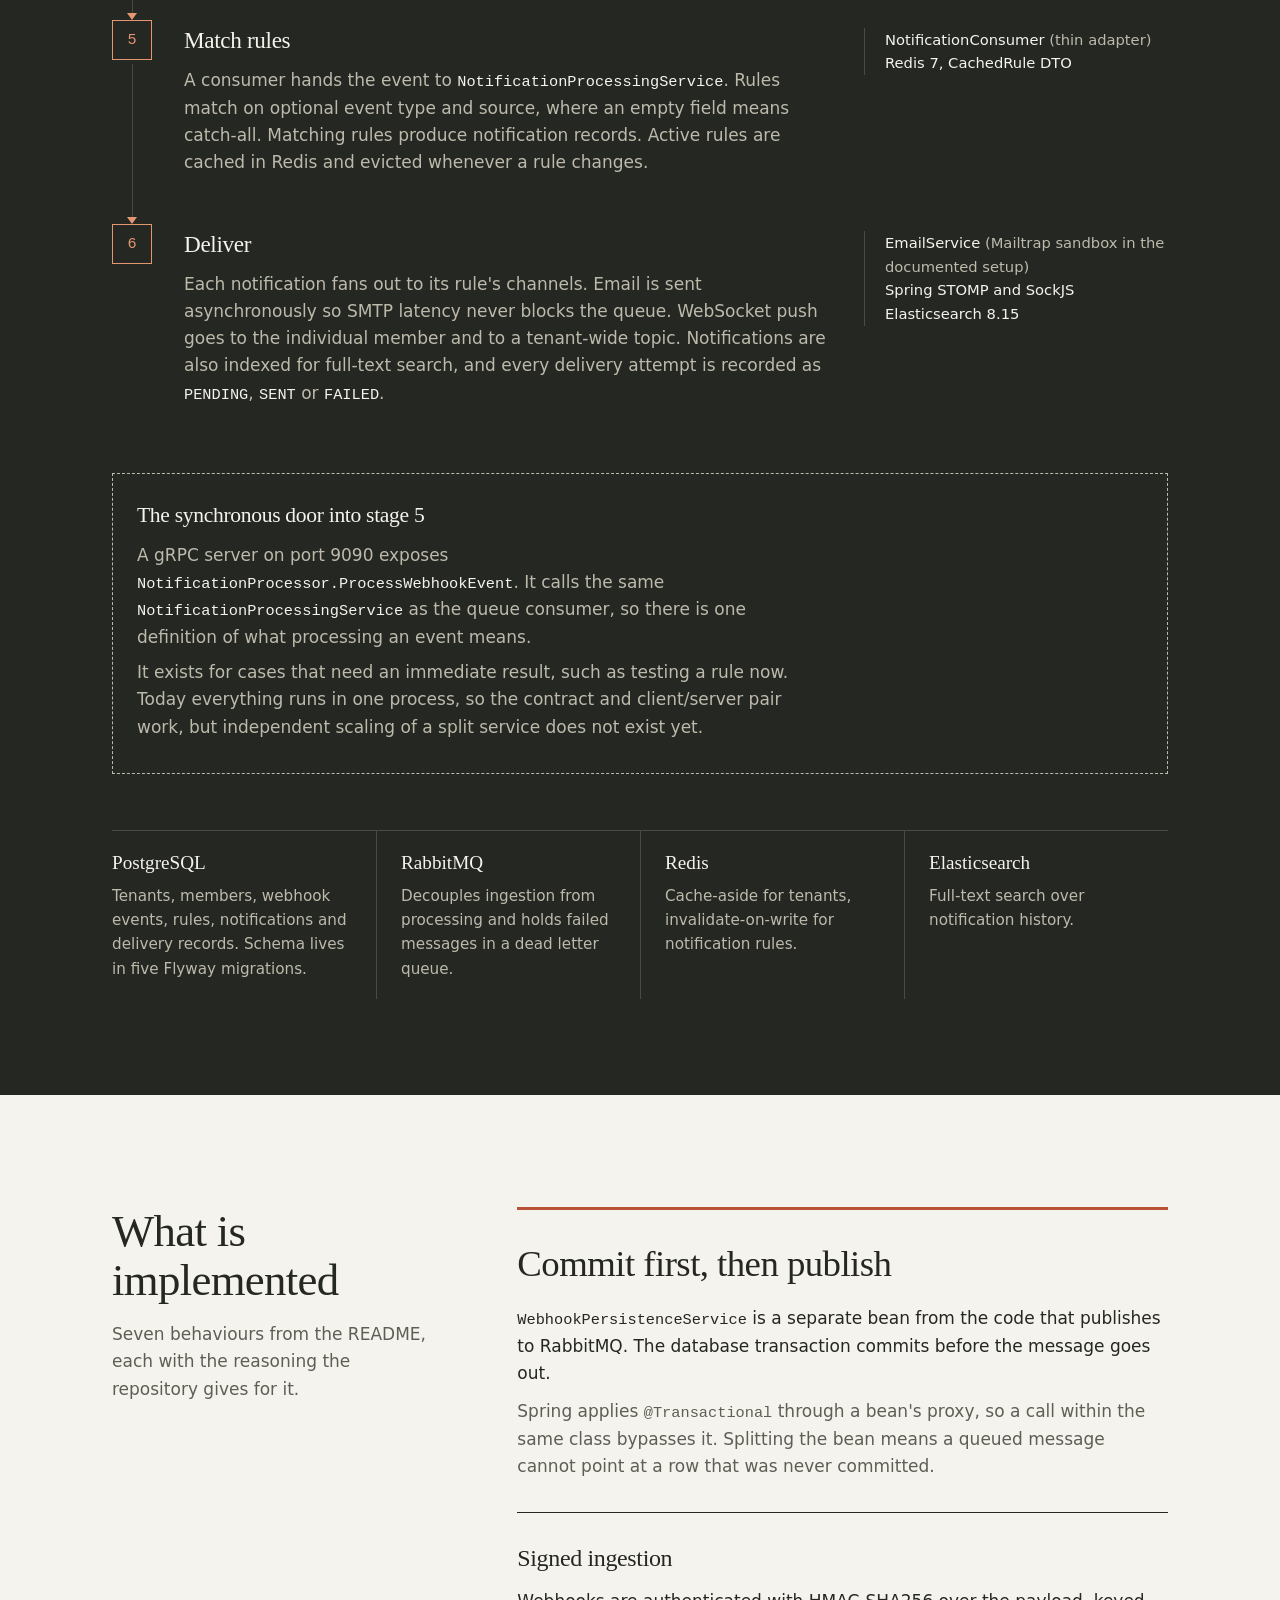
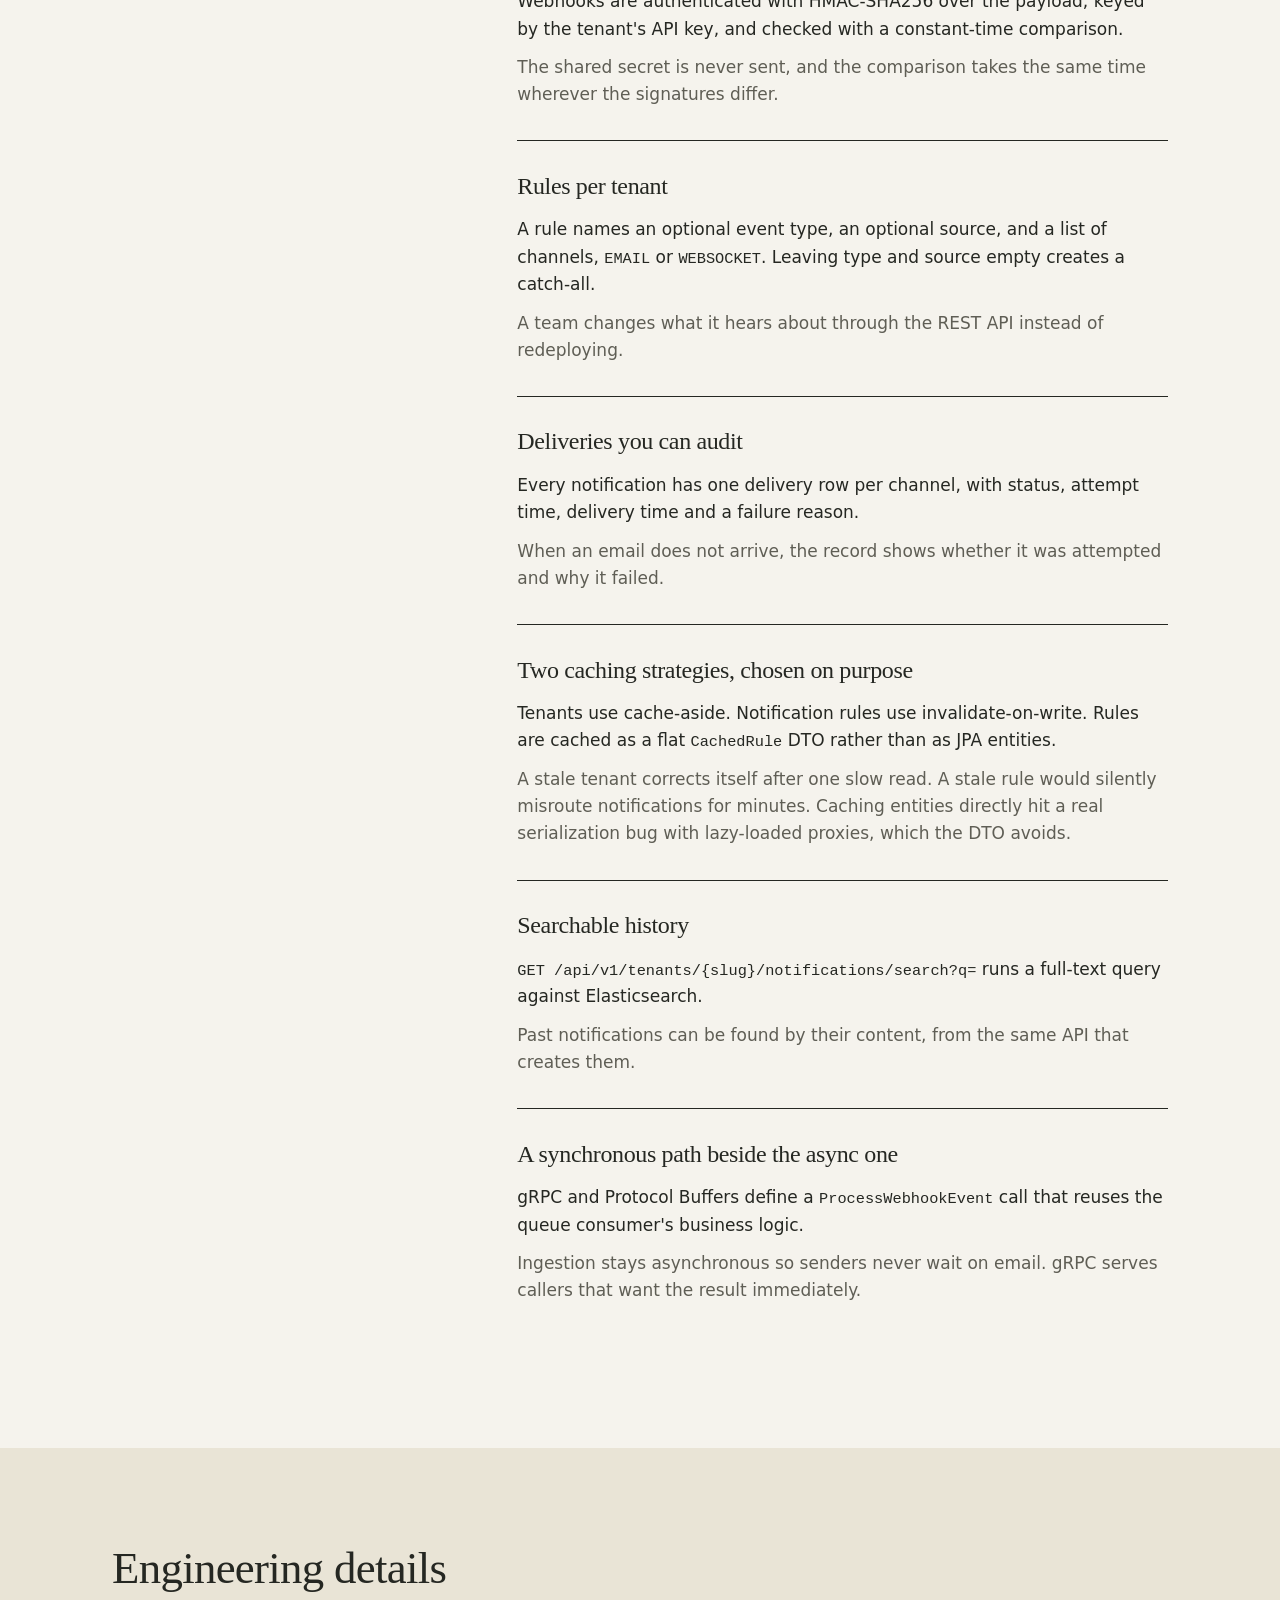
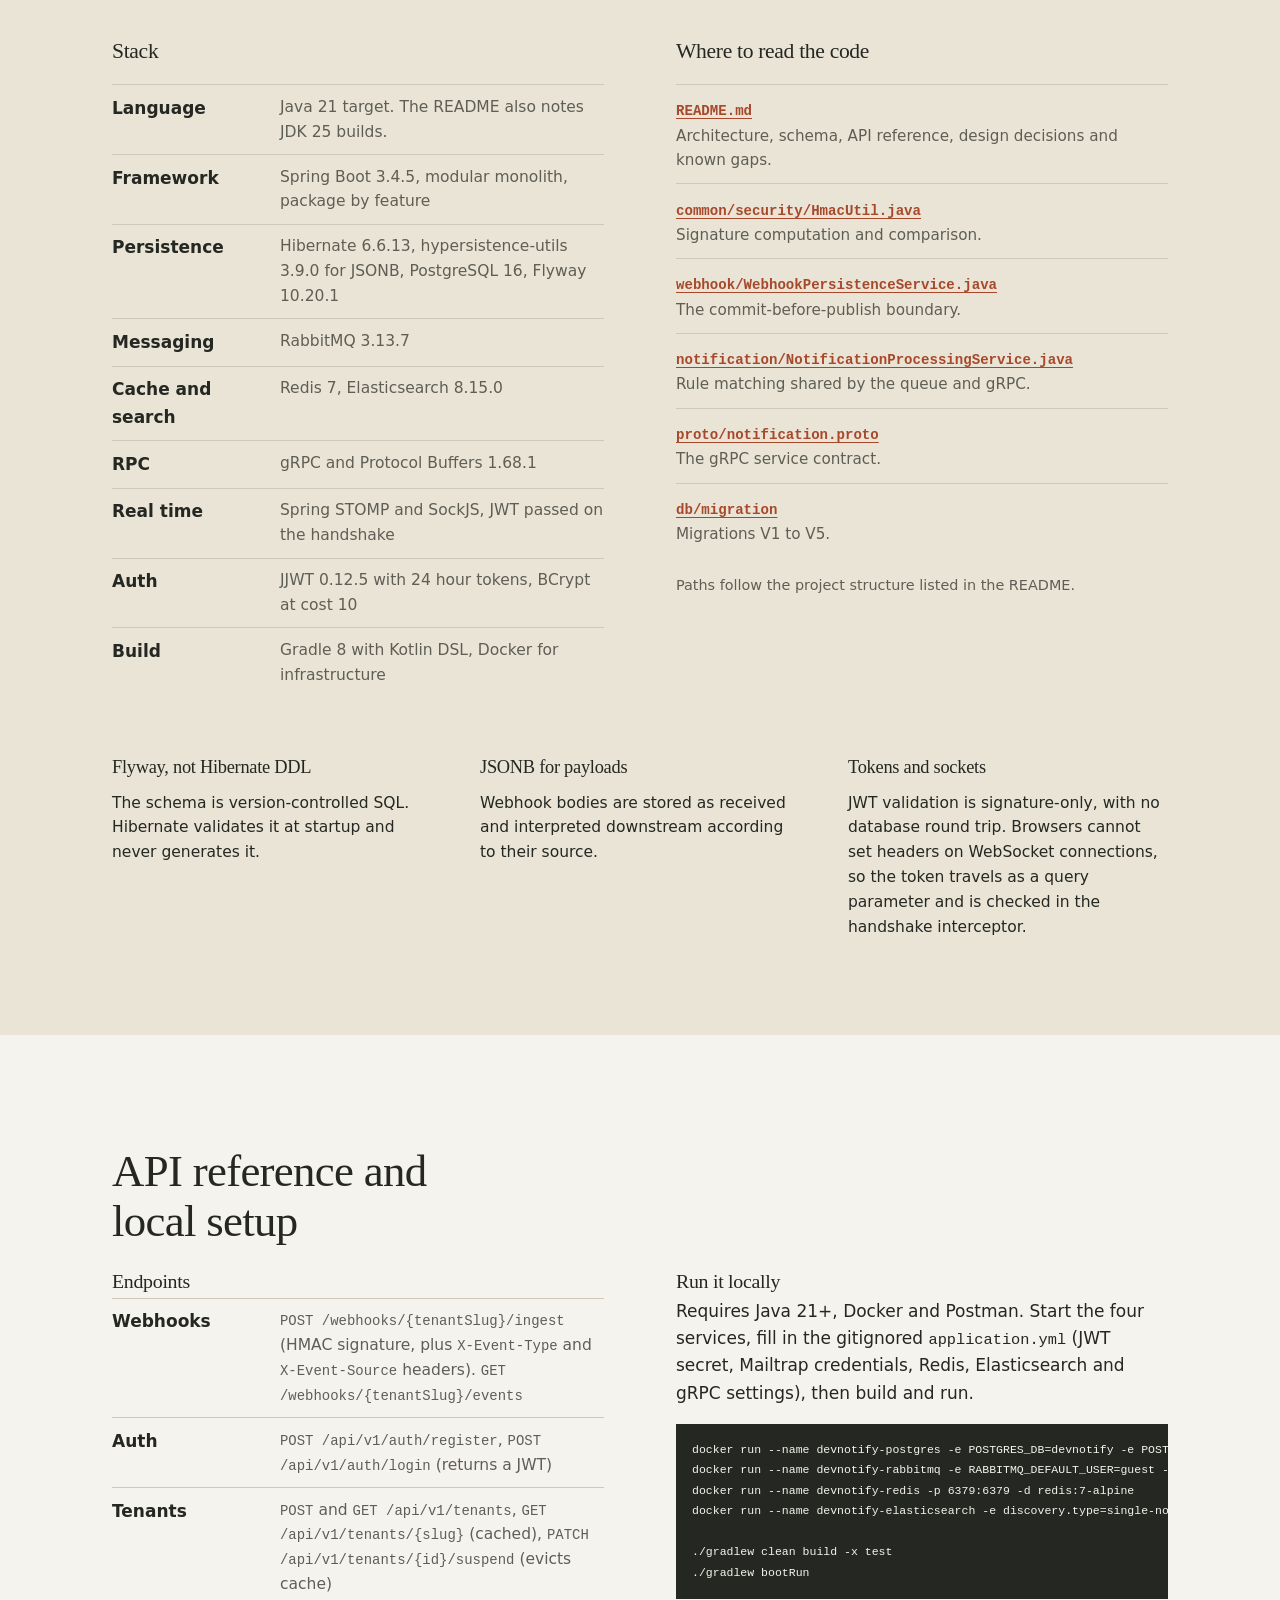
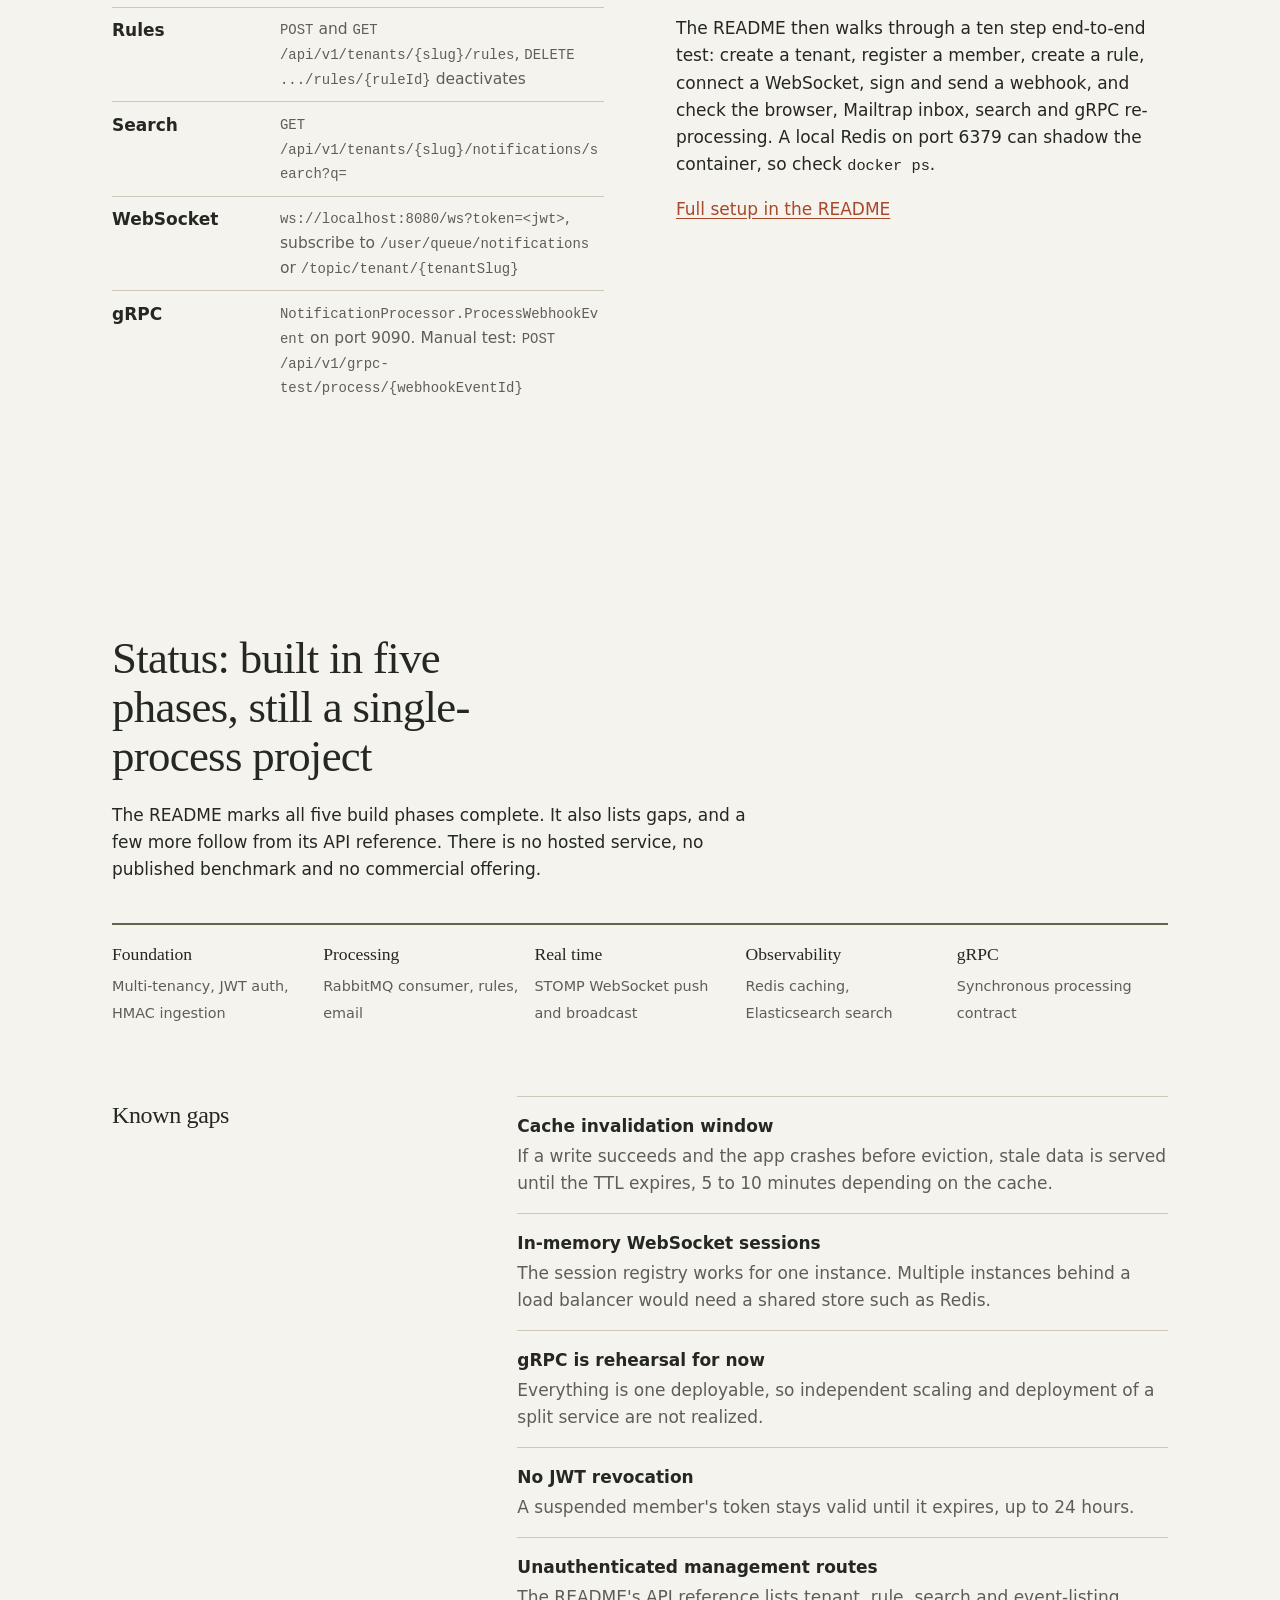
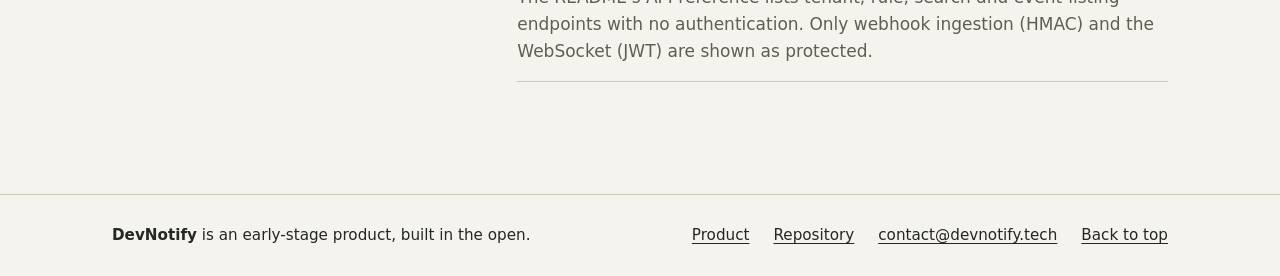
==== commit d2236165: "Add purposeful animations with reduced-motion support" ====
--- a/engineering.html
+++ b/engineering.html
@@ -49,6 +49,7 @@
         <g class="arrow">
           <path d="M131 32h32M158 27l5 5-5 5"/><path d="M297 32h32M324 27l5 5-5 5"/><path d="M463 32h32M490 27l5 5-5 5"/><path d="M629 32h32M656 27l5 5-5 5"/><path d="M795 32h32M822 27l5 5-5 5"/>
         </g>
+        <circle class="packet" cx="2" cy="32" r="4.5"/>
         <text class="tech" x="1" y="88">Synchronous gRPC calls join at the Match rules stage.</text>
       </svg>
     </div>
@@ -250,7 +251,7 @@
     </div>
 </section></main>
 <footer class="site-footer"><div class="wrap">
-<p><strong>DevNotify</strong> is an open source project in development.</p>
-<nav aria-label="Footer"><a href="index.html">Product</a><a href="https://github.com/Ashutosh-Chaturvedi/developer-notification-platform">Repository</a><a href="#top">Back to top</a></nav>
+<p><strong>DevNotify</strong> is an early-stage product, built in the open.</p>
+<nav aria-label="Footer"><a href="index.html">Product</a><a href="https://github.com/Ashutosh-Chaturvedi/developer-notification-platform">Repository</a><a href="mailto:contact@devnotify.tech">contact@devnotify.tech</a><a href="#top">Back to top</a></nav>
 </div></footer>
 </body></html>
--- a/styles.css
+++ b/styles.css
@@ -200,3 +200,73 @@
 .dir{margin:0 0 3rem;padding:0;list-style:none}
 .dir li{padding-block:.8rem;border-top:1px solid var(--line)}
 .setup{background:var(--ink);color:var(--bg);padding:1rem;overflow-x:auto;font-size:.8rem;line-height:1.6;margin:0 0 1rem}
+
+/* workflow */
+.workflow{padding-block:clamp(3.5rem,8vw,6rem);background:var(--sand)}
+.workflow .sec-head p{color:var(--muted)}
+.flow{list-style:none;margin:0;padding:0;counter-reset:s;display:grid;grid-template-columns:minmax(0,1fr);gap:0;border-top:1px solid var(--ink)}
+@media (min-width:60rem){.flow{grid-template-columns:repeat(4,minmax(0,1fr))}}
+.flow li{counter-increment:s;padding:1.25rem 1.25rem 1.5rem 0;border-bottom:1px solid var(--line)}
+@media (min-width:60rem){.flow li{border-bottom:0;padding-right:1.5rem}.flow li+li{padding-left:1.5rem;border-left:1px solid var(--line)}}
+.flow li::before{content:counter(s);display:inline-flex;align-items:center;justify-content:center;width:2rem;height:2rem;margin-bottom:.8rem;border:1px solid var(--rust-fill);color:var(--rust);font-family:var(--mono);font-size:.9rem}
+.flow h3{font-size:1.3rem;margin-bottom:.5rem}
+.flow p{font-size:.97rem;color:var(--muted)}
+.flow pre{white-space:pre-wrap;overflow-wrap:anywhere;margin:0;padding:.7rem .8rem;background:var(--bg);border:1px solid var(--line);overflow-x:auto;font-size:.76rem;line-height:1.6}
+
+/* roadmap */
+@media (min-width:40rem){.phases.three{grid-template-columns:repeat(3,1fr)}}
+.phases li.next{border-top-color:var(--rust-fill)}
+.phases li.later{border-top-color:var(--line)}
+.phases li strong{margin-bottom:.25rem}
+.founder{max-width:40rem;margin:0 0 3rem}
+
+/* rule matcher */
+.try{margin-top:3.5rem;padding-top:2rem;border-top:1px solid var(--ink)}
+.try h3{font-size:1.5rem;margin-bottom:.5rem}
+.try .note{margin-bottom:1.5rem}
+.try-grid{display:grid;grid-template-columns:minmax(0,1fr);gap:2rem}
+@media (min-width:48rem){.try-grid{grid-template-columns:minmax(0,4fr) minmax(0,8fr);gap:3rem}}
+.try-in label{display:block;font-weight:600;margin-bottom:.3rem}
+.try-in input{display:block;width:100%;margin-bottom:1.1rem;padding:.65rem .75rem;font:inherit;font-family:var(--mono);font-size:.95rem;color:var(--ink);background:var(--bg);border:1px solid var(--ink);border-radius:2px}
+.try-rules{list-style:none;margin:0;padding:0}
+.try-rules li{display:grid;gap:.1rem;padding:.8rem 1rem;border:1px solid var(--line);border-left:4px solid var(--line);margin-bottom:.6rem;background:var(--bg)}
+.try-rules li.hit{border-left-color:var(--rust-fill);border-color:var(--ink);border-left-width:4px}
+.try-rules li span{font-family:var(--mono);font-size:.82rem;color:var(--muted)}
+.try-rules li b{font-weight:600}
+.try-rules li.miss{color:var(--muted)}
+.try-sum{margin:.8rem 0 0;font-weight:600;max-width:none}
+
+/* event spine: a thin line that follows the page like an event down the pipeline */
+@media (min-width:82rem){
+  body{position:relative}
+  body::before{content:"";position:absolute;z-index:2;top:4.6rem;bottom:0;left:calc(50% - 38.5rem);width:1px;background:var(--rust-fill);pointer-events:none}
+  main>section{position:relative}
+  main>section::before{content:"";position:absolute;z-index:3;left:calc(50% - 38.5rem - 4px);top:4.6rem;width:9px;height:9px;background:var(--bg);border:1px solid var(--rust-fill)}
+  main>section:first-child::before{top:clamp(4rem,8vw,6.5rem)}
+}
+
+/* motion: purposeful, and off entirely under prefers-reduced-motion */
+@media (prefers-reduced-motion:reduce){.packet{display:none}}
+@media (prefers-reduced-motion:no-preference){
+  .js .reveal{opacity:0;transform:translateY(14px);transition:opacity .6s ease,transform .6s ease}
+  .js .reveal.in{opacity:1;transform:none}
+  /* hero: the event is traced down the ledger row by row */
+  .js .ledger dl{position:relative}
+  .js .ledger dl::before{content:"";position:absolute;left:0;top:0;bottom:0;width:3px;background:var(--rust-fill);transform-origin:top;transform:scaleY(0);animation:trace 1.6s ease .3s forwards;z-index:1}
+  .js .ledger dl div{opacity:0;transform:translateY(8px);animation:rowin .5s ease forwards;animation-delay:calc(.35s + var(--i,0) * .35s)}
+  @keyframes rowin{to{opacity:1;transform:none}}
+  @keyframes trace{to{transform:scaleY(1)}}
+  /* spine draws itself once on load (wide screens only) */
+  @media (min-width:82rem){body::before{transform-origin:top;animation:trace 1.8s ease .2s both}}
+  /* pipeline: a packet crosses the six stages and each stage lights as it passes */
+  .overview .packet{fill:var(--rust-light);animation:travel 9s linear infinite}
+  @keyframes travel{0%{opacity:0;transform:translateX(0)}4%{opacity:1}96%{opacity:1}100%{opacity:0;transform:translateX(956px)}}
+  .overview .box{animation:lit 9s linear infinite}
+  .overview .box:nth-of-type(2){animation-delay:1.563s}
+  .overview .box:nth-of-type(3){animation-delay:3.126s}
+  .overview .box:nth-of-type(4){animation-delay:4.689s}
+  .overview .box:nth-of-type(5){animation-delay:6.252s}
+  .overview .box:nth-of-type(6){animation-delay:7.815s}
+  @keyframes lit{0%,13%{stroke:var(--rust-light);stroke-width:2.2}20%,100%{stroke:var(--dark-muted);stroke-width:1}}
+  .overview .box.last{animation-name:lit}
+}
